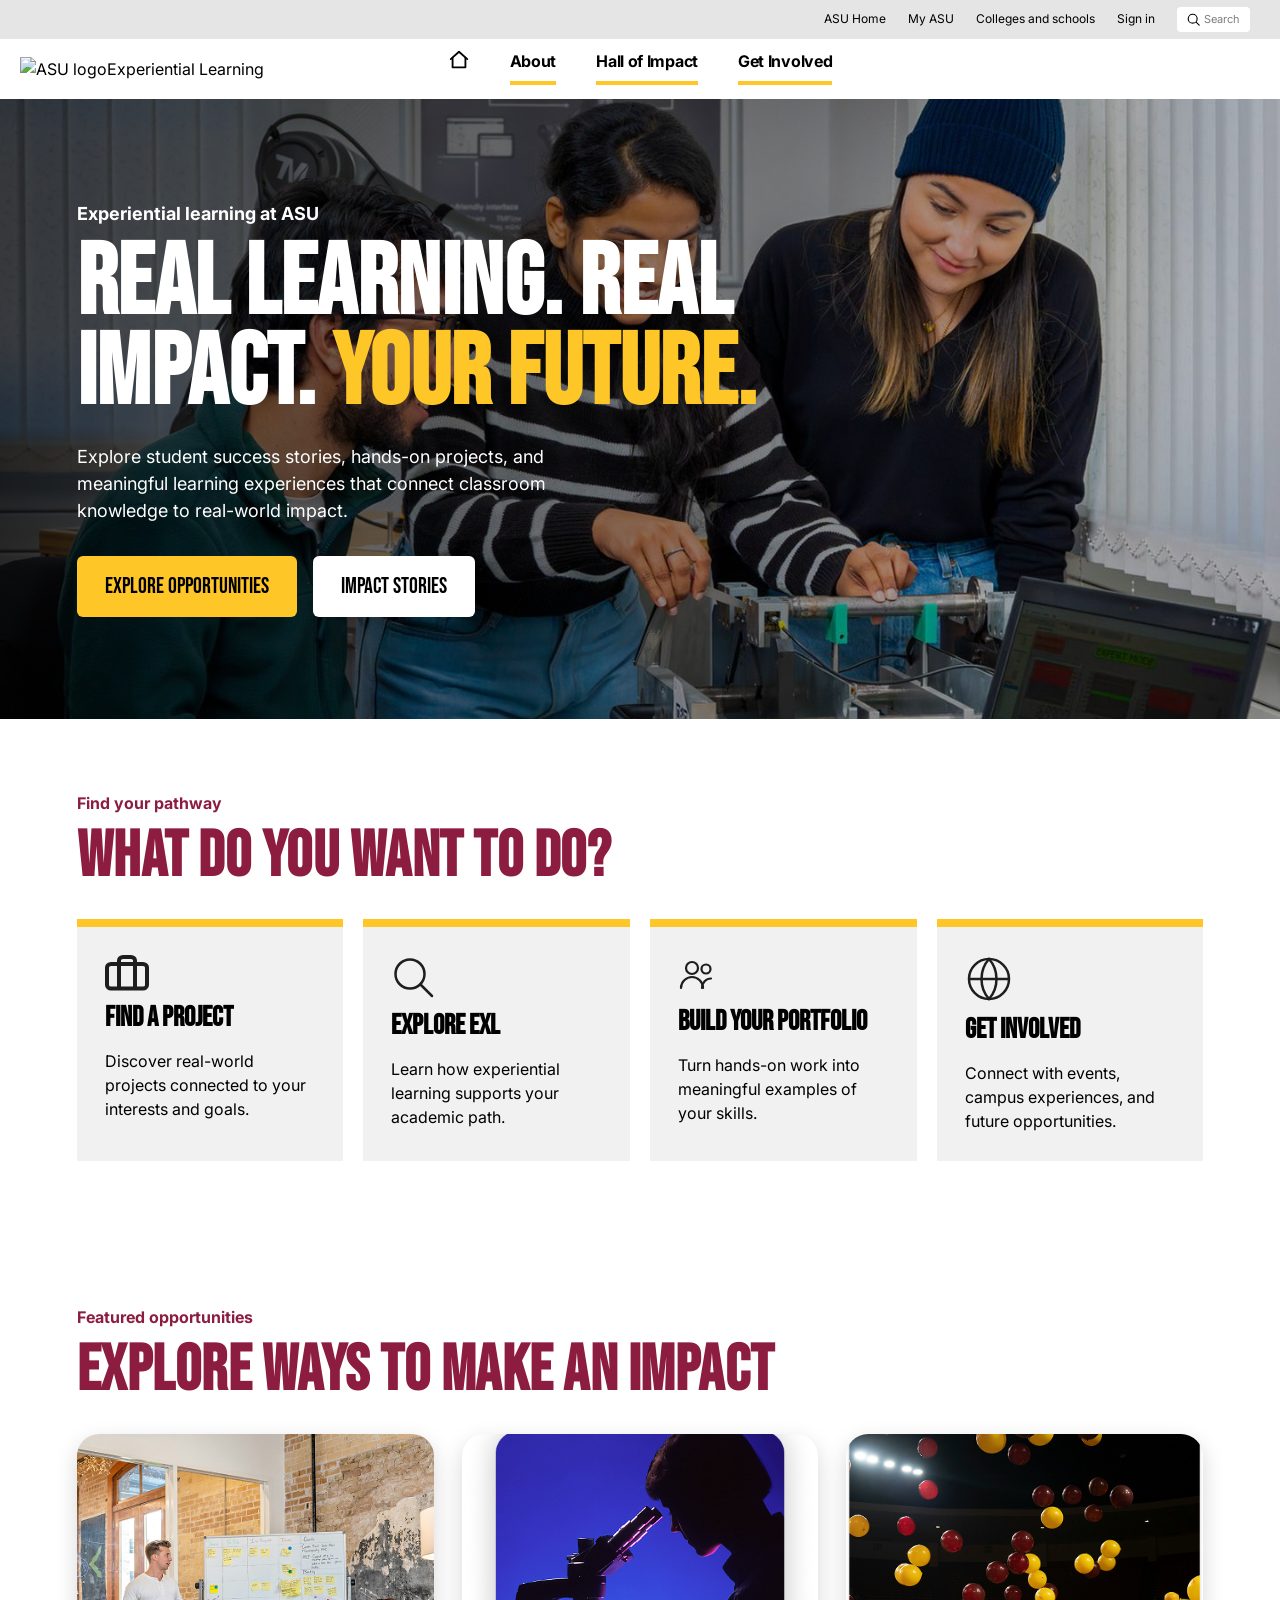
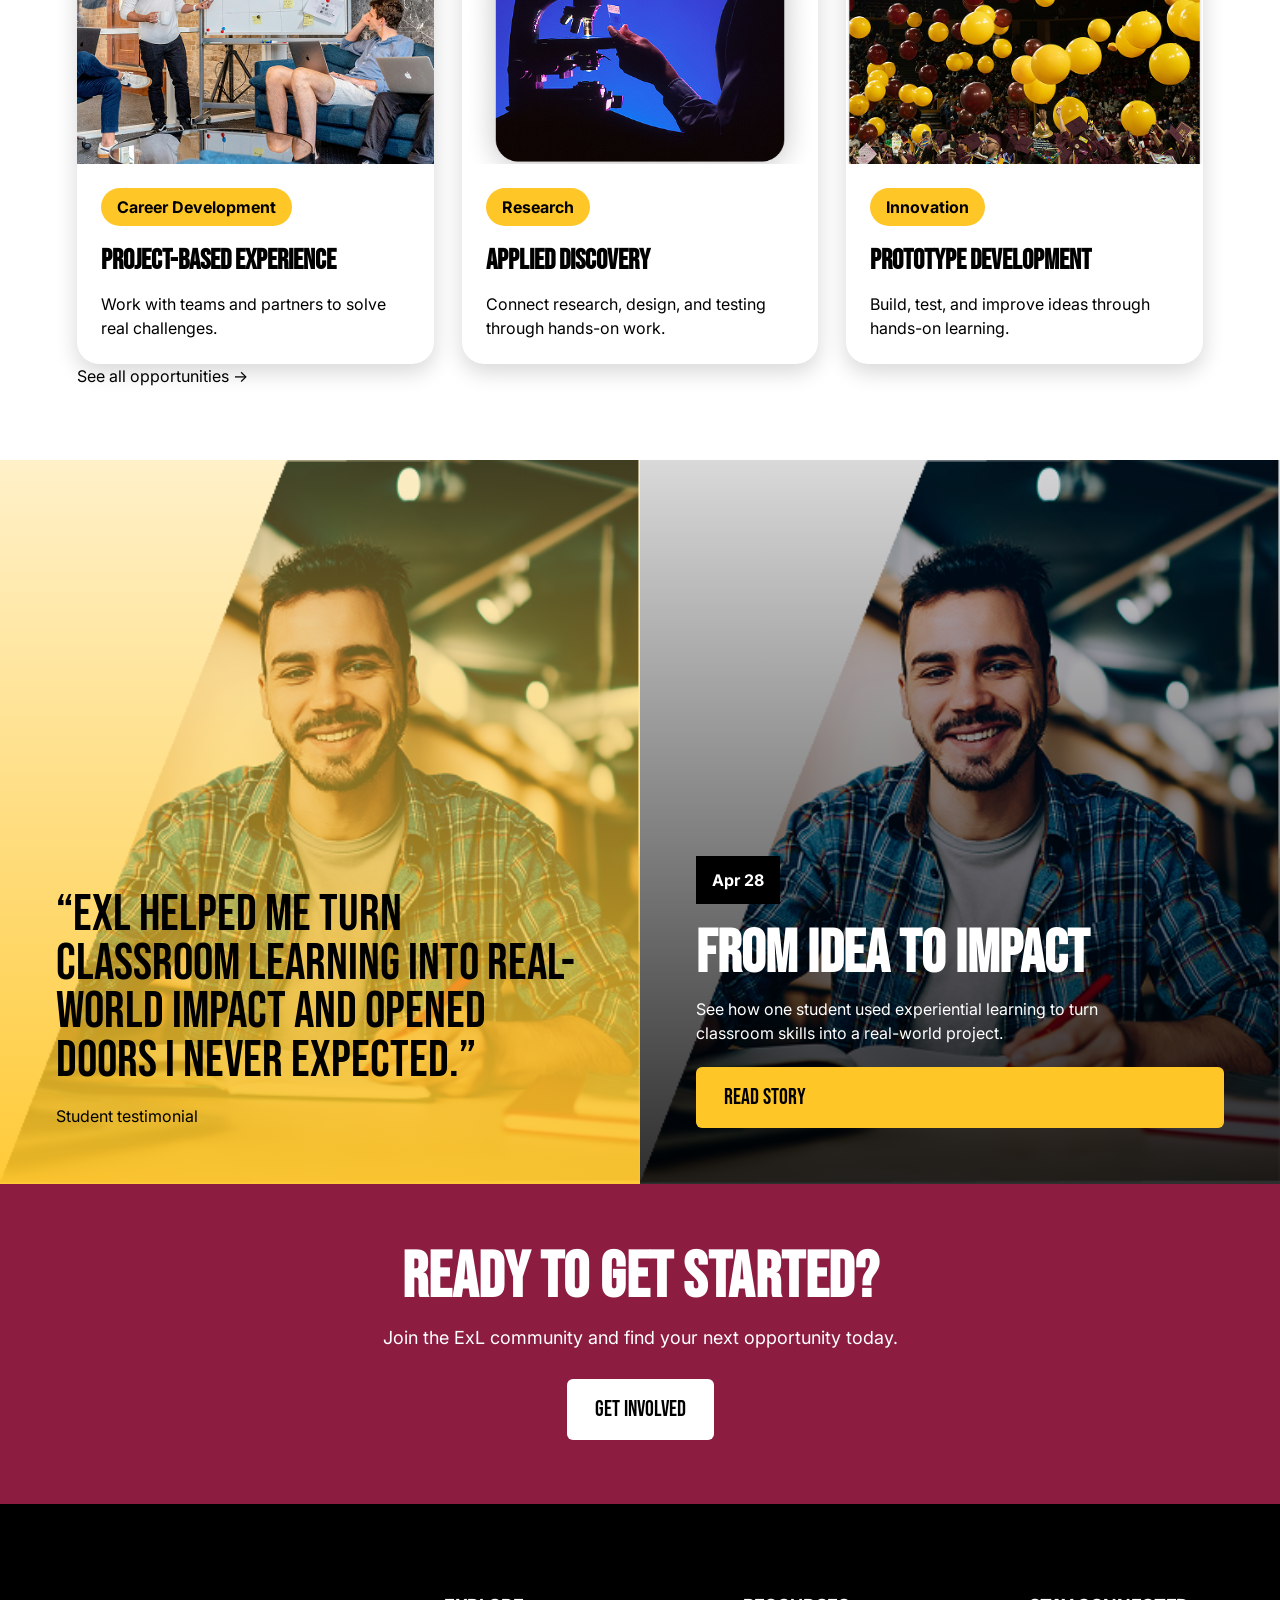
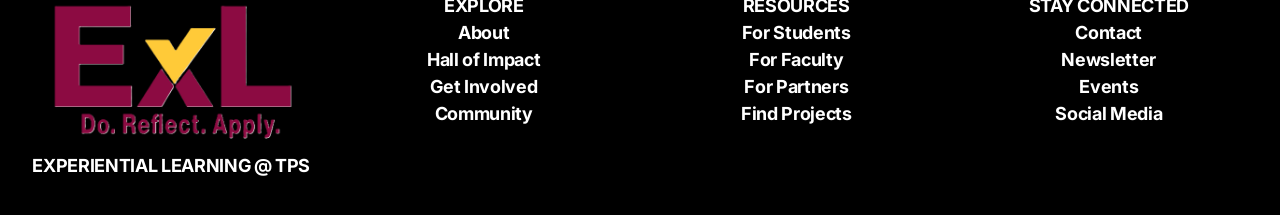
==== hall-of-impact.html @ cccc44e3 "edits to footer" ====
<!DOCTYPE html>
<html lang="en">

<head>
  <meta charset="UTF-8">
  <meta name="viewport" content="width=device-width, initial-scale=1.0">
  <title>Hall of Impact | ExL Impact</title>
  <link rel="preconnect" href="https://fonts.googleapis.com">
  <link rel="preconnect" href="https://fonts.gstatic.com" crossorigin>
  <link href="https://fonts.googleapis.com/css2?family=Bebas+Neue&family=Inter:wght@400;700&display=swap" rel="stylesheet">
  <link rel="stylesheet" href="styles.css">
  <link rel="icon" type="image/x-icon" href="images/favicon.ico">
</head>

<body>

  <div class="utility-bar">
    <div class="utility-inner">
      <a href="#">ASU Home</a>
      <a href="#">My ASU</a>
      <a href="#">Colleges and schools</a>
      <a href="#">Sign in</a>
      <div class="utility-search">
        <svg viewBox="0 0 16 16" fill="none" xmlns="http://www.w3.org/2000/svg">
          <circle cx="7" cy="7" r="5.5" stroke="#000" stroke-width="1.4" />
          <line x1="11.5" y1="11.5" x2="15" y2="15" stroke="#000" stroke-width="1.4" stroke-linecap="round" />
        </svg>
      <span>Search</span>
      </div>
    </div>
  </div>

  <header class="main-nav">
    <div class="nav-inner">
      <div class="logo-container header-brand">
      <a href="index.html">
        <img class="asu-header-logo" src="images/asu-logo.png" alt="ASU logo">
      </a>
      <span>Experiential Learning</span>
    </div>

      <nav class="primary-links">
        <ul>
          <li class="no-line home-icon">
            <a href="index.html">
              <svg viewBox="0 0 24 24" fill="none" xmlns="http://www.w3.org/2000/svg">
                <path d="M3 11L12 3L21 11" stroke="#000" stroke-width="2" stroke-linecap="round"
                  stroke-linejoin="round" />
                <path d="M5 9.5V20H19V9.5" stroke="#000" stroke-width="2" stroke-linecap="round"
                  stroke-linejoin="round" />
              </svg>
            </a>
          </li>

          <li><a href="#">About</a></li>
          <li><a href="hall-of-impact.html">Hall of Impact</a></li>
          <li><a href="#">Get Involved</a></li>
        </ul>
      </nav>
    </div>
  </header>

  <main>

    <section class="hoi-hero">
      <div class="hoi-hero-content">
        <p class="hoi-eyebrow">Experiential learning at ASU</p>
        <h1>Real learning. Real impact. <span>Your future.</span></h1>
        <p>
          Explore student success stories, hands-on projects, and meaningful learning experiences
          that connect classroom knowledge to real-world impact.
        </p>

        <div class="hoi-button-row">
          <a href="#hoi-featured" class="hoi-btn hoi-btn-gold">Explore opportunities</a>
          <a href="#hoi-stories" class="hoi-btn hoi-btn-light">Impact stories</a>
        </div>
      </div>
    </section>

    <section class="hoi-pathway">
      <div class="hoi-section-intro">
        <p class="hoi-eyebrow hoi-maroon">Find your pathway</p>
        <h2>What do you want to do?</h2>
      </div>

      <div class="hoi-pathway-grid">
        <a href="#" class="hoi-pathway-card">
          <div class="hoi-opportunity-icon">
            <svg width="44" height="36" viewBox="0 0 44 36" fill="none" xmlns="http://www.w3.org/2000/svg">
              <path d="M30 33.5V5.5C30 4.57174 29.5786 3.6815 28.8284 3.02513C28.0783 2.36875 27.0609 2 26 2H18C16.9391 2 15.9217 2.36875 15.1716 3.02513C14.4214 3.6815 14 4.57174 14 5.5V33.5M6 9H38C40.2091 9 42 10.567 42 12.5V30C42 31.933 40.2091 33.5 38 33.5H6C3.79086 33.5 2 31.933 2 30V12.5C2 10.567 3.79086 9 6 9Z"
                stroke="#1E1E1E"
                stroke-width="4"
                stroke-linecap="round"
                stroke-linejoin="round"/>
            </svg>
          </div>

          <h3>Find a project</h3>
          <p>Discover real-world projects connected to your interests and goals.</p>
        </a>

        <a href="#" class="hoi-pathway-card">
          <div class="hoi-opportunity-icon">
            <svg width="44" height="44" viewBox="0 0 44 44" fill="none" xmlns="http://www.w3.org/2000/svg">
              <circle cx="19" cy="19" r="14.5" stroke="#1E1E1E" stroke-width="2.5"/>
              <line x1="29.5" y1="29.5" x2="41" y2="41" stroke="#1E1E1E" stroke-width="2.5" stroke-linecap="round"/>
            </svg>
          </div>

          <h3>Explore ExL</h3>
          <p>Learn how experiential learning supports your academic path.</p>
        </a>

        <a href="#" class="hoi-pathway-card">
          <div class="hoi-opportunity-icon">
            <svg width="40" height="40" viewBox="0 0 40 40" fill="none" xmlns="http://www.w3.org/2000/svg">
              <circle cx="14" cy="13" r="6" stroke="#1E1E1E" stroke-width="2.2" />
              <path
                d="M3 33C3 26.9249 8.0589 22 14 22C19.9411 22 25 26.9249 25 33"
                stroke="#1E1E1E"
                stroke-width="2.2"
                stroke-linecap="round" />
              <circle cx="28" cy="14" r="4.5" stroke="#1E1E1E" stroke-width="2.2" />
              <path
                d="M24 33C24 27.8954 28.0294 23.5 33 23.5"
                stroke="#1E1E1E"
                stroke-width="2.2"
                stroke-linecap="round" />
            </svg>
          </div>

          <h3>Build your portfolio</h3>
          <p>Turn hands-on work into meaningful examples of your skills.</p>
        </a>

        <a href="#" class="hoi-pathway-card">
          <div class="hoi-opportunity-icon">
            <svg width="48" height="48" viewBox="0 0 48 48" fill="none" xmlns="http://www.w3.org/2000/svg">
              <circle cx="24" cy="24" r="20" stroke="#1E1E1E" stroke-width="2.5" />
              <path d="M4 24H44" stroke="#1E1E1E" stroke-width="2.5" />
              <path
                d="M24 4C29 9.5 31.5 16.5 31.5 24C31.5 31.5 29 38.5 24 44C19 38.5 16.5 31.5 16.5 24C16.5 16.5 19 9.5 24 4Z"
                stroke="#1E1E1E"
                stroke-width="2.5" />
            </svg>
          </div>

          <h3>Get involved</h3>
          <p>Connect with events, campus experiences, and future opportunities.</p>
        </a>
      </div>
    </section>

    <section id="hoi-featured" class="hoi-featured">
      <div class="hoi-section-intro">
        <p class="hoi-eyebrow hoi-maroon">Featured opportunities</p>
        <h2>Explore ways to make an impact</h2>
      </div>

      <div class="hoi-card-grid">
        <article class="hoi-card">
          <img src="images/career-development.png" alt="Career development opportunity">
          <div class="hoi-card-content">
            <a href="#" class="hoi-tag">Career Development</a>
            <h3>Project-based experience</h3>
            <p>Work with teams and partners to solve real challenges.</p>
          </div>
        </article>

        <article class="hoi-card">
          <img src="images/microscope.png" alt="Student working with a microscope">
          <div class="hoi-card-content">
            <a href="#" class="hoi-tag">Research</a>
            <h3>Applied discovery</h3>
            <p>Connect research, design, and testing through hands-on work.</p>
          </div>
        </article>

        <article class="hoi-card">
          <img src="images/graduation.png" alt="ASU graduates celebrating">
          <div class="hoi-card-content">
            <a href="#" class="hoi-tag">Innovation</a>
            <h3>Prototype development</h3>
            <p>Build, test, and improve ideas through hands-on learning.</p>
          </div>
        </article>
      </div>

      <div class="see-all-wrap">
        <a href="#" class="see-all-btn">See all opportunities →</a>
      </div>
    </section>

    <section id="hoi-stories" class="hoi-stories">
      <article class="hoi-story-panel">
        <img src="images/student-story.png" alt="Student writing in a notebook">
        <div class="hoi-story-overlay hoi-story-gold">
          <blockquote>
            “ExL helped me turn classroom learning into real-world impact and opened doors I never expected.”
          </blockquote>
          <p>Student testimonial</p>
        </div>
      </article>

      <article class="hoi-story-panel">
        <img src="images/impact-date.png" alt="Student success story">
        <div class="hoi-story-overlay hoi-story-dark">
          <p class="hoi-date">Apr 28</p>
          <h2>From idea to impact</h2>
          <p>See how one student used experiential learning to turn classroom skills into a real-world project.</p>
          <a href="#" class="hoi-btn hoi-btn-gold">Read story</a>
        </div>
      </article>
    </section>

    <section class="hoi-cta">
      <h2>Ready to get started?</h2>
      <p>Join the ExL community and find your next opportunity today.</p>
      <a href="#" class="hoi-btn hoi-btn-light">Get involved</a>
    </section>

  </main>

  <footer>
    <div class="footer-inner">

      <div class="footer-column footer-logo-column">
        <img class="footer-exl-logo" src="images/logo.png" alt="ExL Impact logo">
        <p>EXPERIENTIAL LEARNING @ TPS</p>
      </div>

      <div class="footer-column">
        <h4>EXPLORE</h4>
        <a href="#">About</a>
        <a href="hall-of-impact.html">Hall of Impact</a>
        <a href="#">Get Involved</a>
        <a href="#">Community</a>
      </div>

      <div class="footer-column">
        <h4>RESOURCES</h4>
        <a href="#">For Students</a>
        <a href="#">For Faculty</a>
        <a href="#">For Partners</a>
        <a href="#">Find Projects</a>
      </div>

      <div class="footer-column">
        <h4>STAY CONNECTED</h4>
        <a href="#">Contact</a>
        <a href="#">Newsletter</a>
        <a href="#">Events</a>
        <a href="#">Social Media</a>
      </div>

    </div>
  </footer>
</body>
</html>
---- styles.css ----
:root {
  --asu-maroon: #8C1D40;
  --asu-gold: #FFC627;
  --asu-black: #000000;
  --asu-white: #FFFFFF;
  --icon-color: #1E1E1E;
  --font-display: 'Bebas Neue', Arial, Helvetica, sans-serif;
  --font-ui: 'Inter', Arial, Helvetica, sans-serif;
}

* {
  margin: 0;
  padding: 0;
  box-sizing: border-box;
}

body {
  font-family: var(--font-ui);
  color: var(--asu-black);
  background-color: var(--asu-white);
  line-height: 1.5;
}

a {
  text-decoration: none;
  color: inherit;
}

ul {
  list-style: none;
}

img {
  display: block;
  max-width: 100%;
}

/* Utility bar */

.utility-bar {
  background-color: #E5E5E5;
  font-family: var(--font-ui);
  font-size: 12px;
}

.utility-bar .utility-inner {
  max-width: 1300px;
  margin: 0 auto;
  display: flex;
  justify-content: flex-end;
  align-items: center;
  gap: 22px;
  padding: 7px 30px;
  color: var(--asu-black);
}

.utility-bar a:hover {
  color: var(--asu-maroon);
}

.utility-search {
  display: flex;
  align-items: center;
  gap: 4px;
  background: var(--asu-white);
  border-radius: 4px;
  padding: 4px 10px;
}

.utility-search span {
  opacity: 0.5;
  font-size: 11px;
}

/* Header / Nav */

header.main-nav {
  background-color: var(--asu-white);
}

.nav-inner {
  max-width: 1300px;
  margin: 0 auto;
  display: grid;
  grid-template-columns: 1fr auto 1fr;
  align-items: center;
  padding: 10px 20px;
}

nav.primary-links {
  justify-self: center;
}

.logo-container {
  display: flex;
  align-items: center;
}

.logo-image {
  height: 60px;
  width: auto;
}

.logo-image.exl-logo {
  height: 82px;
  width: auto;
}

nav.primary-links ul {
  display: flex;
  gap: 40px;
  font-family: var(--font-ui);
  font-weight: 700;
  font-size: 16px;
  letter-spacing: -0.019em;
}

nav.primary-links li a {
  display: inline-block;
  padding-bottom: 8px;
  border-bottom: 4px solid var(--asu-gold);
}

nav.primary-links li.no-line a {
  border-bottom-color: transparent;
}

nav.primary-links a:hover {
  color: var(--asu-maroon);
}

/* Homepage Hero */

.hero-wrap {
  background-color: var(--asu-white);
  box-shadow: 0px 4px 10px rgba(0, 0, 0, 0.12);
  padding: 24px 0 36px;
}

.hero {
  max-width: 1300px;
  margin: 0 auto;
  padding: 0 30px;
  text-align: center;
}

.hero-image-frame {
  max-width: 915px;
  margin: 0 auto;
}

.hero-image {
  width: 100%;
  aspect-ratio: 915 / 269;
  height: auto;
  object-fit: cover;
  object-position: center 30%;
}

.hero h1 {
  font-family: var(--font-display);
  color: var(--asu-maroon);
  font-size: 40px;
  letter-spacing: 0.5px;
  margin: 28px 0 20px;
}

.hero-banner {
  background-color: var(--asu-gold);
  display: inline-block;
  padding: 16px 32px;
  font-family: var(--font-ui);
  font-weight: 700;
  font-size: 18px;
  letter-spacing: -0.019em;
  max-width: 760px;
}

/* Homepage Opportunity */

.opportunity-section {
  position: relative;
  padding: 56px 30px;
  background-image:
    linear-gradient(rgba(245, 245, 245, 0.88), rgba(245, 245, 245, 0.88)),
    url('https://images.unsplash.com/photo-1608303588026-884930af2559?auto=format&fit=crop&w=1600&q=60');
  background-size: cover;
  background-position: center;
}

.opportunity-inner {
  max-width: 1300px;
  margin: 0 auto;
}

.opportunity-section h2,
.how-it-works h2,
.hall-of-impact h2,
.cta-section h2 {
  font-family: var(--font-display);
  color: var(--asu-maroon);
  font-size: 32px;
  letter-spacing: 0.5px;
  margin-bottom: 32px;
}

.opportunity-grid {
  display: flex;
  justify-content: space-between;
  gap: 24px;
  flex-wrap: wrap;
  margin-bottom: 40px;
}

.opportunity-card {
  flex: 1;
  min-width: 180px;
  text-align: center;
}

.opportunity-icon {
  height: 48px;
  display: flex;
  align-items: center;
  justify-content: center;
  margin-bottom: 14px;
  font-size: 42px;
  color: var(--icon-color);
}

.opportunity-card h3 {
  font-family: var(--font-display);
  font-size: 26px;
  letter-spacing: 0.3px;
  margin-bottom: 8px;
}

.opportunity-card p {
  font-family: var(--font-display);
  font-size: 16px;
  color: #222;
}

.btn {
  display: inline-block;
  background-color: var(--asu-maroon);
  color: var(--asu-white);
  font-family: var(--font-display);
  font-size: 22px;
  letter-spacing: -0.019em;
  padding: 14px 32px;
  border-radius: 6px;
  border: none;
}

.btn:hover {
  background-color: #6e1631;
}

.center {
  text-align: center;
}

/* Homepage How ExL Works */

.how-it-works {
  position: relative;
  max-width: 1300px;
  margin: 0 auto;
  padding: 140px 30px;
}

.steps {
  display: flex;
  justify-content: space-between;
  position: relative;
  max-width: 870px;
  margin: 0 auto;
}

.steps::before {
  content: "";
  position: absolute;
  top: 17px;
  left: 17px;
  right: 17px;
  height: 3px;
  background-color: var(--asu-black);
  z-index: 0;
}

.step {
  position: relative;
  z-index: 1;
  flex: 1;
  text-align: center;
}

.step-dot {
  width: 34px;
  height: 34px;
  border-radius: 50%;
  background-color: var(--asu-gold);
  margin: 0 auto 16px;
  display: flex;
  align-items: center;
  justify-content: center;
  font-family: var(--font-display);
  font-size: 18px;
  color: var(--asu-black);
}

.step h3 {
  font-family: var(--font-display);
  font-size: 26px;
  letter-spacing: 0.3px;
  margin-bottom: 8px;
}

.step p {
  font-family: var(--font-display);
  font-size: 16px;
  color: #222;
}

/* Homepage Hall of Impact */

.hall-of-impact {
  margin-top: 100px;
  position: relative;
  background-color: var(--asu-black);
  color: var(--asu-white);
  padding: 10px 30px 56px;
  background-image:
    url('https://images.unsplash.com/photo-1664179550988-5cc4755ab6e5?auto=format&fit=crop&w=1600&q=60');
  background-size: cover;
  background-position: center;
}

.hall-inner {
  max-width: 1300px;
  margin: 0 auto;
}

.hall-of-impact h2 {
  text-align: center;
  margin-top: -85px;
  padding: 10px 85px 10px;
}

.hall-banner {
  background-color: var(--asu-gold);
  color: var(--asu-black);
  display: block;
  margin: -45px auto 40px;
  padding: 8px 16px;
  font-family: var(--font-ui);
  font-weight: 700;
  font-size: 18px;
  letter-spacing: -0.019em;
  max-width: 600px;
  text-align: center;
}

.story-grid {
  display: flex;
  gap: 22px;
  flex-wrap: wrap;
  margin-bottom: 36px;
}

.story-card {
  background-color: var(--asu-white);
  color: var(--asu-black);
  flex: 1;
  min-width: 200px;
  padding: 32px;
  text-align: center;
}

.story-card img {
  width: 100%;
  aspect-ratio: 1 / 1;
  object-position: center 20%;
  object-fit: cover;
  border: 1px solid var(--asu-black);
  border-radius: 4px;
  margin-bottom: 18px;
}

.story-card h3 {
  font-family: var(--font-display);
  font-size: 24px;
  letter-spacing: 0.3px;
  margin-bottom: 18px;
}

.story-card .btn {
  width: 100%;
  padding: 12px 0;
  font-size: 18px;
  border-radius: 3px;
}

/* Homepage CTA */

.cta-section {
  max-width: 1300px;
  margin: 0 auto;
  padding: 56px 30px;
  text-align: center;
}

.cta-section p {
  font-family: var(--font-display);
  font-size: 22px;
  margin-bottom: 28px;
}

/* Footer */

footer {
  background-color: var(--asu-black);
  color: var(--asu-white);
  margin: auto;
  padding: 36px 30px;
}

.footer-inner {
  max-width: 1300px;
  margin: 0 auto;

  display: grid;
  grid-template-columns: repeat(4, 1fr);

  align-items: center;
  text-align: center;

  gap: 30px;

  font-family: var(--font-ui);
  font-weight: 700;
  font-size: 18px;
  letter-spacing: -0.019em;
}

.footer-column {
  display: flex;
  flex-direction: column;
  justify-content: center;
  align-items: center;
}

/* Hall of Impact Page */

.hoi-hero {
  min-height: 620px;
  padding: 80px 6%;
  display: flex;
  align-items: center;
  background:
    linear-gradient(to right, rgba(0,0,0,.72), rgba(0,0,0,.2)),
    url("images/hero-image.png") center / cover no-repeat;
  color: var(--asu-white);
}

.hoi-hero-content {
  max-width: 760px;
}

.hoi-eyebrow {
  font-family: var(--font-ui);
  font-weight: 700;
  margin-bottom: 12px;
}

.hoi-hero h1 {
  font-family: var(--font-display);
  font-size: clamp(56px, 8vw, 100px);
  line-height: .9;
  letter-spacing: .5px;
  margin-bottom: 24px;
}

.hoi-hero h1 span {
  color: var(--asu-gold);
}

.hoi-hero p {
  max-width: 560px;
  font-size: 18px;
}

.hoi-button-row {
  display: flex;
  gap: 16px;
  flex-wrap: wrap;
  margin-top: 32px;
}

.hoi-btn {
  display: inline-block;
  font-family: var(--font-display);
  font-size: 22px;
  padding: 14px 28px;
  border-radius: 6px;
}

.hoi-btn-gold {
  background: var(--asu-gold);
  color: var(--asu-black);
}

.hoi-btn-light {
  background: var(--asu-white);
  color: var(--asu-black);
}

.hoi-stats {
  display: grid;
  grid-template-columns: repeat(3, 1fr);
  background: var(--asu-black);
  color: var(--asu-white);
}

.hoi-stats div {
  padding: 32px 6%;
  border-right: 1px solid #555;
}

.hoi-stats strong {
  display: block;
  color: var(--asu-gold);
  font-family: var(--font-display);
  font-size: 48px;
  line-height: 1;
}

.hoi-stats span {
  font-weight: 700;
}

.hoi-pathway,
.hoi-featured {
  padding: 72px 6%;
}

.hoi-section-intro {
  margin-bottom: 32px;
}

.hoi-section-intro h2,
.hoi-cta h2 {
  font-family: var(--font-display);
  color: var(--asu-maroon);
  font-size: clamp(40px, 5vw, 64px);
  letter-spacing: .5px;
  line-height: .95;
}

.hoi-maroon {
  color: var(--asu-maroon);
}

.hoi-pathway-grid {
  display: grid;
  grid-template-columns: repeat(4, 1fr);
  gap: 20px;
}

.hoi-pathway-card {
  padding: 28px;
  background: #f1f1f1;
  border-top: 8px solid var(--asu-gold);
  color: var(--asu-black);
  transition: transform .2s ease, box-shadow .2s ease;
}

.hoi-pathway-card:hover {
  transform: translateY(-4px);
  box-shadow: 0 8px 22px rgba(0,0,0,.16);
}

.hoi-pathway-card img {
  width: 46px;
  height: 46px;
  object-fit: contain;
  margin-bottom: 18px;
}

.hoi-pathway-card h3,
.hoi-card h3 {
  font-family: var(--font-display);
  font-size: 28px;
  margin-bottom: 10px;
}

.hoi-card-grid {
  display: grid;
  grid-template-columns: repeat(3, 1fr);
  gap: 28px;
}

.hoi-card {
  border-radius: 22px;
  overflow: hidden;
  background: var(--asu-white);
  box-shadow: 0 8px 22px rgba(0,0,0,.16);
}

.hoi-card img {
  width: 100%;
  height: 330px;
  object-fit: cover;
}

.hoi-card-content {
  padding: 24px;
}

.hoi-tag {
  display: inline-block;
  background: var(--asu-gold);
  color: var(--asu-black);
  padding: 7px 16px;
  border-radius: 999px;
  font-weight: 700;
  margin-bottom: 14px;
}

.hoi-tag:hover {
  text-decoration: underline;
}

.hoi-stories {
  display: grid;
  grid-template-columns: 1fr 1fr;
  min-height: 520px;
}

.hoi-story-panel {
  position: relative;
  overflow: hidden;
}

.hoi-story-panel img {
  width: 100%;
  height: 100%;
  object-fit: cover;
}

.hoi-story-overlay {
  position: absolute;
  inset: 0;
  padding: 56px;
  display: flex;
  flex-direction: column;
  justify-content: flex-end;
}

.hoi-story-gold {
  background: linear-gradient(to top, rgba(255,198,39,.92), rgba(255,198,39,.25));
  color: var(--asu-black);
}

.hoi-story-dark {
  background: linear-gradient(to top, rgba(0,0,0,.82), rgba(0,0,0,.15));
  color: var(--asu-white);
}

.hoi-story-overlay blockquote {
  font-family: var(--font-display);
  font-size: clamp(36px, 4vw, 56px);
  line-height: .95;
  margin-bottom: 18px;
}

.hoi-date {
  background: var(--asu-black);
  color: var(--asu-white);
  width: fit-content;
  padding: 12px 16px;
  font-weight: 700;
  margin-bottom: 16px;
}

.hoi-story-dark h2 {
  font-family: var(--font-display);
  font-size: clamp(38px, 5vw, 60px);
  line-height: .95;
  margin-bottom: 14px;
}

.hoi-story-dark p {
  max-width: 440px;
  margin-bottom: 22px;
}

.hoi-cta {
  padding: 64px 30px;
  text-align: center;
  background: var(--asu-maroon);
  color: var(--asu-white);
}

.hoi-cta h2 {
  color: var(--asu-white);
  margin-bottom: 16px;
}

.hoi-cta p {
  font-size: 18px;
  margin-bottom: 28px;
}

button {
  font-family: var(--font-display);
  cursor: pointer;
  border: none;
}

.utility-search svg {
  width: 13px;
  height: 13px;
}

.home-icon svg {
  width: 22px;
  height: 22px;
}

/* Responsive */

@media (max-width: 900px) {
  .nav-inner {
    grid-template-columns: 1fr;
    justify-items: center;
    gap: 16px;
  }

  nav.primary-links ul {
    gap: 20px;
    flex-wrap: wrap;
    justify-content: center;
  }

  .utility-bar .utility-inner {
    justify-content: center;
    flex-wrap: wrap;
    gap: 12px;
  }

  .opportunity-grid,
  .story-grid {
    flex-direction: column;
  }

  .steps {
    max-width: 100%;
  }

  .hero-image {
    aspect-ratio: 4 / 3;
    object-position: center 20%;
  }

  .hero h1 {
    font-size: 28px;
  }

 .footer-inner {
  grid-template-columns: 1fr;
}

  .hoi-stats,
  .hoi-pathway-grid,
  .hoi-card-grid,
  .hoi-stories {
    grid-template-columns: 1fr;
  }

  .hoi-hero {
    min-height: 520px;
  }

  .hoi-story-panel {
    min-height: 420px;
  }

  .hoi-opportunity-icon {
  height: 48px;
  display: flex;
  justify-content: center;
  align-items: center;
  margin-bottom: 18px;
}

.home-icon a:hover svg path {
  stroke: var(--asu-maroon);
}
header.main-nav {
  background: #ffffff;
}

.header-brand {
  display: flex;
  align-items: center;
  gap: 14px;
}

.asu-header-logo {
  height: 34px;
  width: auto;
}

.header-brand span {
  font-family: var(--font-display);
  font-size: 28px;
  color: var(--asu-black);
  letter-spacing: .4px;
}
.see-all-wrap {
  text-align: center;
  margin-top: 36px;
}

.see-all-btn {
  display: inline-block;
  background: var(--asu-maroon);
  color: white;
  font-family: var(--font-display);
  font-size: 24px;
  padding: 12px 28px;
  border-radius: 999px;
}
.footer-exl-logo {
  height: 70px;
  width: auto;
  margin-bottom: 10px;
}

footer {
  background: #000;
  color: #fff;
}

.footer-inner {
  align-items: center;
  text-align: center;
}
}
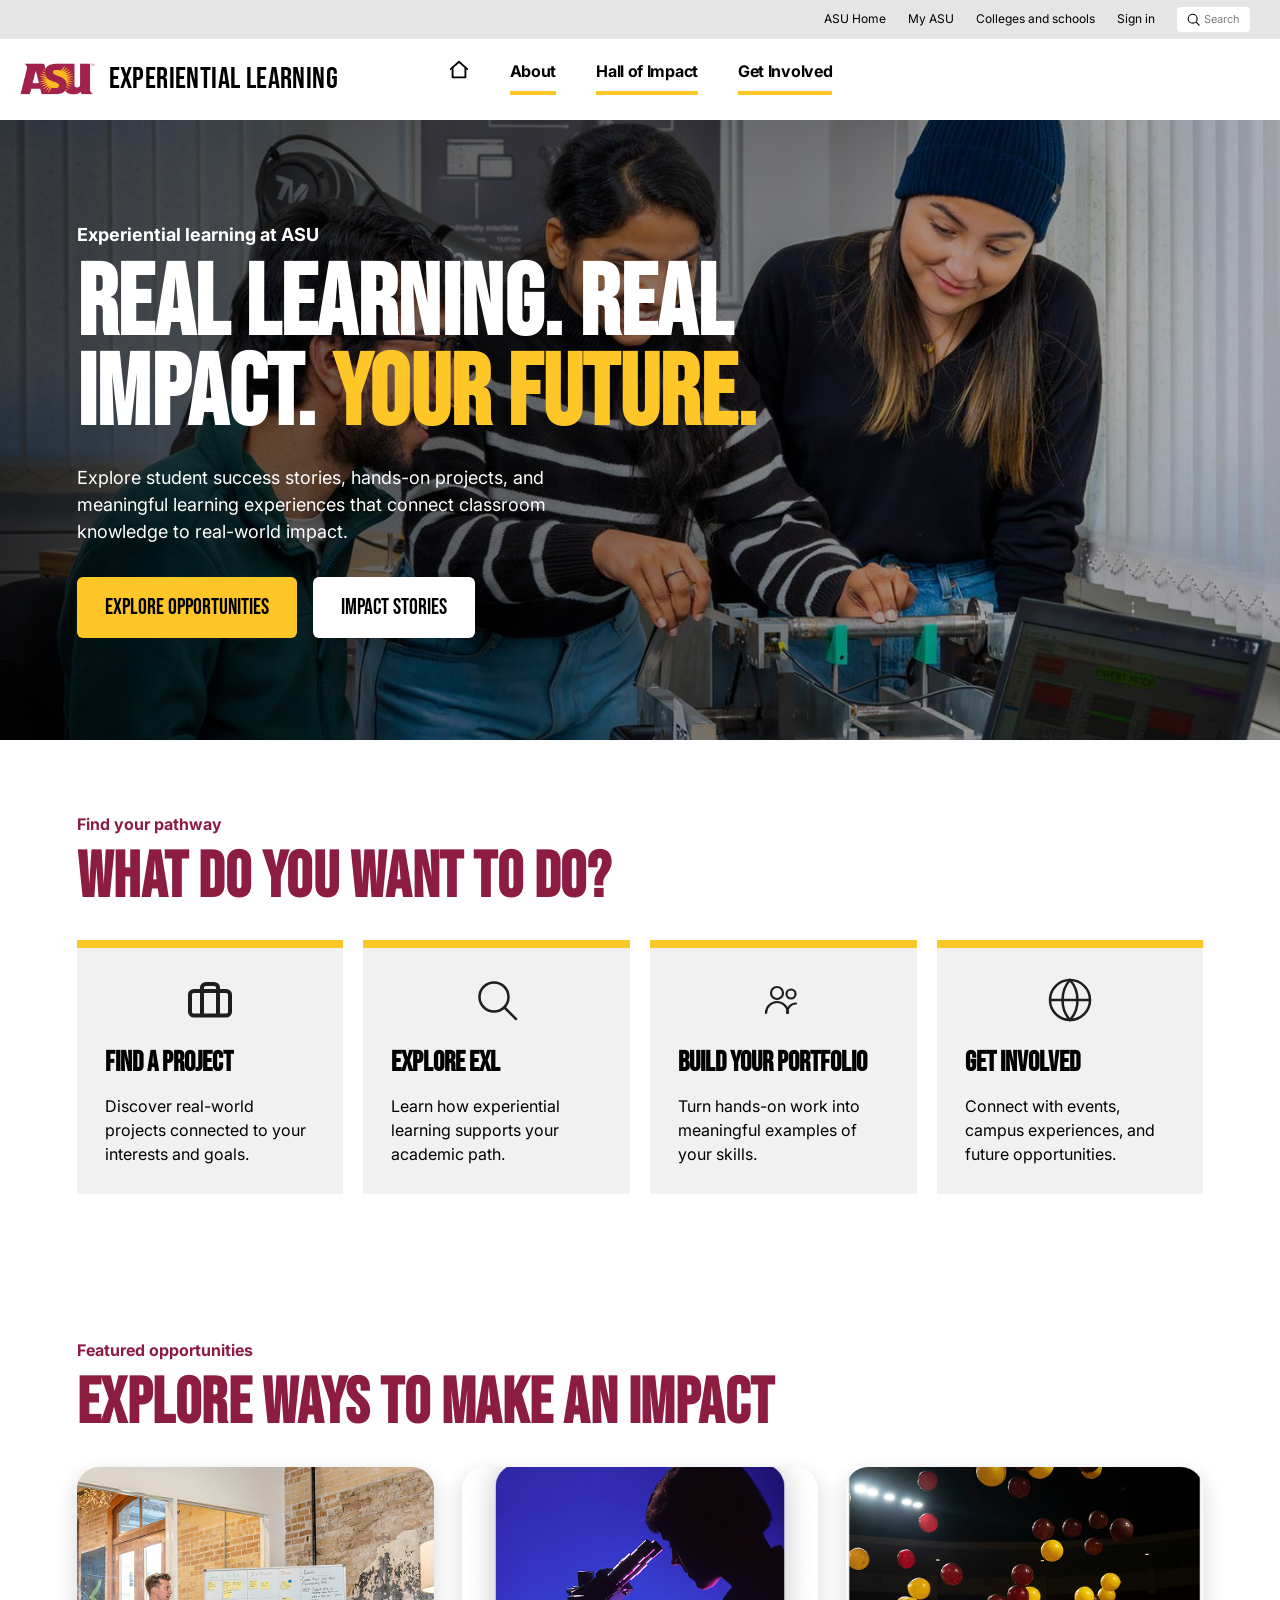
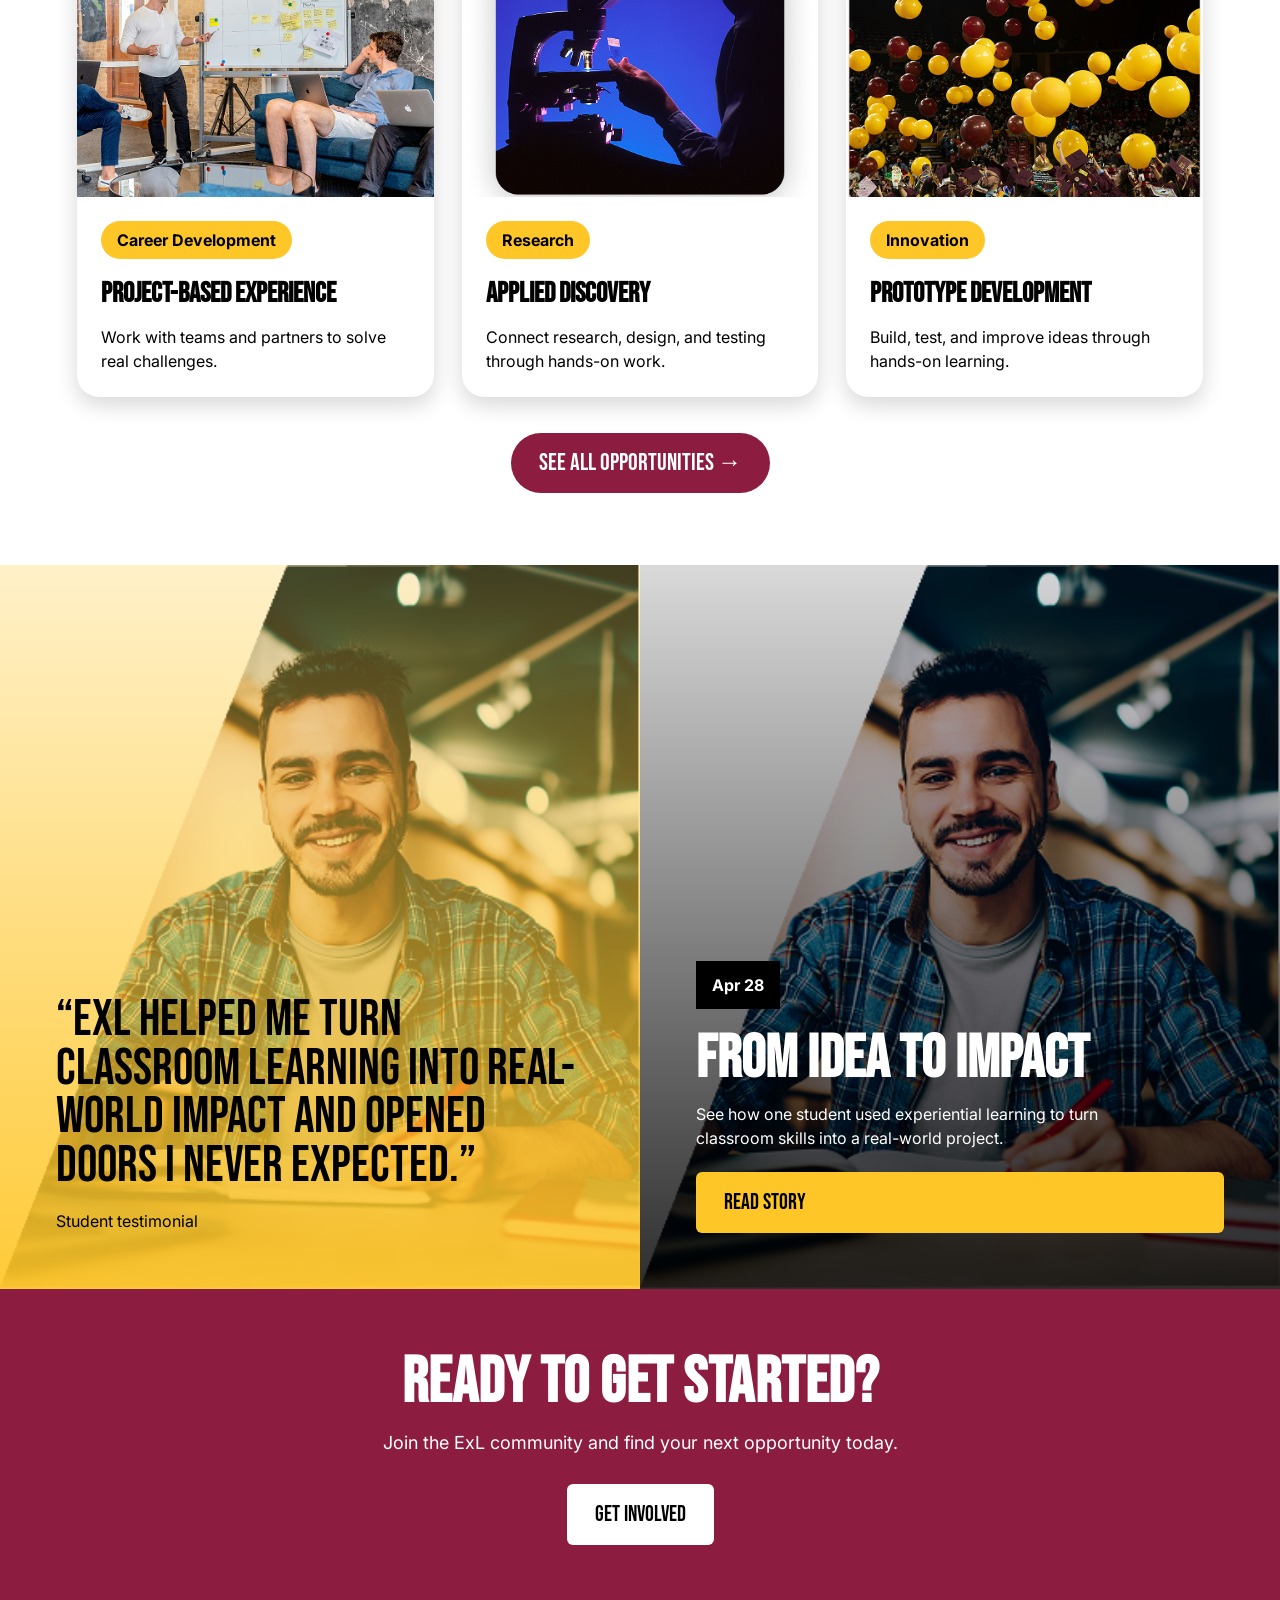
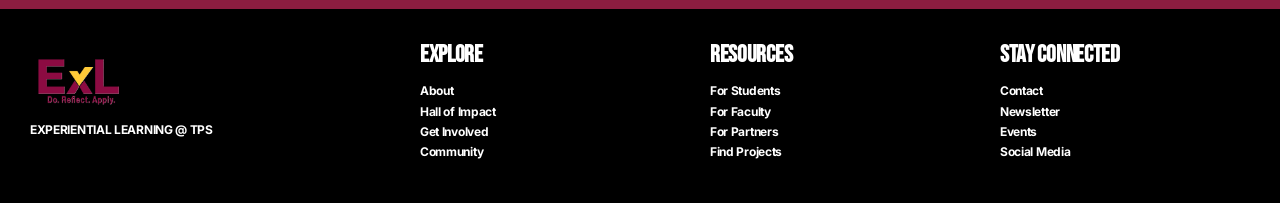
==== commit c899b18f: "footer icons" ====
--- a/hall-of-impact.html
+++ b/hall-of-impact.html
@@ -247,11 +247,19 @@
       </div>
 
       <div class="footer-column">
-        <h4>STAY CONNECTED</h4>
-        <a href="#">Contact</a>
-        <a href="#">Newsletter</a>
-        <a href="#">Events</a>
-        <a href="#">Social Media</a>
+          <h4>STAY CONNECTED</h4>
+
+          <a href="#">Contact</a>
+          <a href="#">Newsletter</a>
+          <a href="#">Events</a>
+          <a href="#">Social Media</a>
+
+          <div class="footer-social">
+              <i class="fa-brands fa-facebook-f"></i>
+              <i class="fa-brands fa-instagram"></i>
+              <i class="fa-brands fa-linkedin-in"></i>
+              <i class="fa-brands fa-youtube"></i>
+          </div>
       </div>
 
     </div>
--- a/styles.css
+++ b/styles.css
@@ -1,13 +1,31 @@
+/* =========================================================
+   ExL Impact Website Styles
+   Organized: Variables → Base → Header → Homepage → Hall → Footer → Responsive
+   ========================================================= */
+
+/* =============================
+   1. Variables
+   ============================= */
 :root {
   --asu-maroon: #8C1D40;
   --asu-gold: #FFC627;
   --asu-black: #000000;
   --asu-white: #FFFFFF;
+  --light-gray: #F1F1F1;
+  --utility-gray: #E5E5E5;
   --icon-color: #1E1E1E;
+
   --font-display: 'Bebas Neue', Arial, Helvetica, sans-serif;
   --font-ui: 'Inter', Arial, Helvetica, sans-serif;
-}
-
+
+  --page-max: 1300px;
+  --section-pad: 72px 6%;
+  --shadow-soft: 0 8px 22px rgba(0, 0, 0, 0.16);
+}
+
+/* =============================
+   2. Reset / Base
+   ============================= */
 * {
   margin: 0;
   padding: 0;
@@ -22,8 +40,8 @@
 }
 
 a {
+  color: inherit;
   text-decoration: none;
-  color: inherit;
 }
 
 ul {
@@ -35,22 +53,33 @@
   max-width: 100%;
 }
 
-/* Utility bar */
-
+button {
+  font-family: var(--font-display);
+  cursor: pointer;
+  border: none;
+}
+
+.center {
+  text-align: center;
+}
+
+/* =============================
+   3. Utility Bar
+   ============================= */
 .utility-bar {
-  background-color: #E5E5E5;
+  background-color: var(--utility-gray);
   font-family: var(--font-ui);
   font-size: 12px;
 }
 
-.utility-bar .utility-inner {
-  max-width: 1300px;
+.utility-inner {
+  max-width: var(--page-max);
   margin: 0 auto;
+  padding: 7px 30px;
   display: flex;
   justify-content: flex-end;
   align-items: center;
   gap: 22px;
-  padding: 7px 30px;
   color: var(--asu-black);
 }
 
@@ -67,33 +96,52 @@
   padding: 4px 10px;
 }
 
+.utility-search svg {
+  width: 13px;
+  height: 13px;
+}
+
 .utility-search span {
   opacity: 0.5;
   font-size: 11px;
 }
 
-/* Header / Nav */
-
-header.main-nav {
+/* =============================
+   4. Header / Navigation
+   ============================= */
+.main-nav {
   background-color: var(--asu-white);
 }
 
 .nav-inner {
-  max-width: 1300px;
+  max-width: var(--page-max);
   margin: 0 auto;
+  padding: 10px 20px;
   display: grid;
   grid-template-columns: 1fr auto 1fr;
   align-items: center;
-  padding: 10px 20px;
-}
-
-nav.primary-links {
-  justify-self: center;
-}
-
-.logo-container {
+}
+
+.logo-container,
+.header-brand {
   display: flex;
   align-items: center;
+}
+
+.header-brand {
+  gap: 14px;
+}
+
+.asu-header-logo {
+  height: 34px;
+  width: auto;
+}
+
+.header-brand span {
+  font-family: var(--font-display);
+  font-size: 28px;
+  color: var(--asu-black);
+  letter-spacing: 0.4px;
 }
 
 .logo-image {
@@ -106,7 +154,11 @@
   width: auto;
 }
 
-nav.primary-links ul {
+.primary-links {
+  justify-self: center;
+}
+
+.primary-links ul {
   display: flex;
   gap: 40px;
   font-family: var(--font-ui);
@@ -115,30 +167,92 @@
   letter-spacing: -0.019em;
 }
 
-nav.primary-links li a {
+.primary-links li a {
   display: inline-block;
   padding-bottom: 8px;
   border-bottom: 4px solid var(--asu-gold);
 }
 
-nav.primary-links li.no-line a {
+.primary-links li.no-line a {
   border-bottom-color: transparent;
 }
 
-nav.primary-links a:hover {
+.primary-links a:hover {
   color: var(--asu-maroon);
 }
 
-/* Homepage Hero */
-
+.home-icon svg {
+  width: 22px;
+  height: 22px;
+}
+
+.home-icon a:hover svg path {
+  stroke: var(--asu-maroon);
+}
+
+/* =============================
+   5. Shared Buttons
+   ============================= */
+.btn,
+.hoi-btn,
+.see-all-btn {
+  display: inline-block;
+  font-family: var(--font-display);
+}
+
+.btn {
+  background-color: var(--asu-maroon);
+  color: var(--asu-white);
+  font-size: 22px;
+  letter-spacing: -0.019em;
+  padding: 14px 32px;
+  border-radius: 6px;
+}
+
+.btn:hover {
+  background-color: #6e1631;
+}
+
+.hoi-btn {
+  font-size: 22px;
+  padding: 14px 28px;
+  border-radius: 6px;
+}
+
+.hoi-btn-gold {
+  background: var(--asu-gold);
+  color: var(--asu-black);
+}
+
+.hoi-btn-light {
+  background: var(--asu-white);
+  color: var(--asu-black);
+}
+
+.see-all-wrap {
+  text-align: center;
+  margin-top: 36px;
+}
+
+.see-all-btn {
+  background: var(--asu-maroon);
+  color: var(--asu-white);
+  font-size: 24px;
+  padding: 12px 28px;
+  border-radius: 999px;
+}
+
+/* =============================
+   6. Homepage
+   ============================= */
 .hero-wrap {
   background-color: var(--asu-white);
-  box-shadow: 0px 4px 10px rgba(0, 0, 0, 0.12);
+  box-shadow: 0 4px 10px rgba(0, 0, 0, 0.12);
   padding: 24px 0 36px;
 }
 
 .hero {
-  max-width: 1300px;
+  max-width: var(--page-max);
   margin: 0 auto;
   padding: 0 30px;
   text-align: center;
@@ -157,26 +271,31 @@
   object-position: center 30%;
 }
 
+.hero h1,
+.opportunity-section h2,
+.how-it-works h2,
+.hall-of-impact h2,
+.cta-section h2 {
+  font-family: var(--font-display);
+  color: var(--asu-maroon);
+  letter-spacing: 0.5px;
+}
+
 .hero h1 {
-  font-family: var(--font-display);
-  color: var(--asu-maroon);
   font-size: 40px;
-  letter-spacing: 0.5px;
   margin: 28px 0 20px;
 }
 
 .hero-banner {
+  display: inline-block;
+  max-width: 760px;
   background-color: var(--asu-gold);
-  display: inline-block;
   padding: 16px 32px;
   font-family: var(--font-ui);
   font-weight: 700;
   font-size: 18px;
   letter-spacing: -0.019em;
-  max-width: 760px;
-}
-
-/* Homepage Opportunity */
+}
 
 .opportunity-section {
   position: relative;
@@ -188,8 +307,9 @@
   background-position: center;
 }
 
-.opportunity-inner {
-  max-width: 1300px;
+.opportunity-inner,
+.hall-inner {
+  max-width: var(--page-max);
   margin: 0 auto;
 }
 
@@ -197,18 +317,19 @@
 .how-it-works h2,
 .hall-of-impact h2,
 .cta-section h2 {
-  font-family: var(--font-display);
-  color: var(--asu-maroon);
   font-size: 32px;
-  letter-spacing: 0.5px;
   margin-bottom: 32px;
 }
 
-.opportunity-grid {
-  display: flex;
-  justify-content: space-between;
+.opportunity-grid,
+.story-grid {
+  display: flex;
   gap: 24px;
   flex-wrap: wrap;
+}
+
+.opportunity-grid {
+  justify-content: space-between;
   margin-bottom: 40px;
 }
 
@@ -228,54 +349,34 @@
   color: var(--icon-color);
 }
 
-.opportunity-card h3 {
+.opportunity-card h3,
+.step h3 {
   font-family: var(--font-display);
   font-size: 26px;
   letter-spacing: 0.3px;
   margin-bottom: 8px;
 }
 
-.opportunity-card p {
+.opportunity-card p,
+.step p {
   font-family: var(--font-display);
   font-size: 16px;
   color: #222;
 }
 
-.btn {
-  display: inline-block;
-  background-color: var(--asu-maroon);
-  color: var(--asu-white);
-  font-family: var(--font-display);
-  font-size: 22px;
-  letter-spacing: -0.019em;
-  padding: 14px 32px;
-  border-radius: 6px;
-  border: none;
-}
-
-.btn:hover {
-  background-color: #6e1631;
-}
-
-.center {
-  text-align: center;
-}
-
-/* Homepage How ExL Works */
-
 .how-it-works {
   position: relative;
-  max-width: 1300px;
+  max-width: var(--page-max);
   margin: 0 auto;
   padding: 140px 30px;
 }
 
 .steps {
+  max-width: 870px;
+  margin: 0 auto;
   display: flex;
   justify-content: space-between;
   position: relative;
-  max-width: 870px;
-  margin: 0 auto;
 }
 
 .steps::before {
@@ -310,70 +411,46 @@
   color: var(--asu-black);
 }
 
-.step h3 {
-  font-family: var(--font-display);
-  font-size: 26px;
-  letter-spacing: 0.3px;
-  margin-bottom: 8px;
-}
-
-.step p {
-  font-family: var(--font-display);
-  font-size: 16px;
-  color: #222;
-}
-
-/* Homepage Hall of Impact */
-
 .hall-of-impact {
   margin-top: 100px;
   position: relative;
   background-color: var(--asu-black);
   color: var(--asu-white);
   padding: 10px 30px 56px;
-  background-image:
-    url('https://images.unsplash.com/photo-1664179550988-5cc4755ab6e5?auto=format&fit=crop&w=1600&q=60');
+  background-image: url('https://images.unsplash.com/photo-1664179550988-5cc4755ab6e5?auto=format&fit=crop&w=1600&q=60');
   background-size: cover;
   background-position: center;
 }
 
-.hall-inner {
-  max-width: 1300px;
-  margin: 0 auto;
-}
-
 .hall-of-impact h2 {
   text-align: center;
   margin-top: -85px;
-  padding: 10px 85px 10px;
+  padding: 10px 85px;
 }
 
 .hall-banner {
+  display: block;
+  max-width: 600px;
+  margin: -45px auto 40px;
   background-color: var(--asu-gold);
   color: var(--asu-black);
-  display: block;
-  margin: -45px auto 40px;
   padding: 8px 16px;
   font-family: var(--font-ui);
   font-weight: 700;
   font-size: 18px;
   letter-spacing: -0.019em;
-  max-width: 600px;
   text-align: center;
 }
 
 .story-grid {
-  display: flex;
-  gap: 22px;
-  flex-wrap: wrap;
   margin-bottom: 36px;
 }
 
 .story-card {
-  background-color: var(--asu-white);
-  color: var(--asu-black);
   flex: 1;
   min-width: 200px;
+  background-color: var(--asu-white);
+  color: var(--asu-black);
   padding: 32px;
   text-align: center;
 }
@@ -381,8 +458,8 @@
 .story-card img {
   width: 100%;
   aspect-ratio: 1 / 1;
+  object-fit: cover;
   object-position: center 20%;
-  object-fit: cover;
   border: 1px solid var(--asu-black);
   border-radius: 4px;
   margin-bottom: 18px;
@@ -402,10 +479,8 @@
   border-radius: 3px;
 }
 
-/* Homepage CTA */
-
 .cta-section {
-  max-width: 1300px;
+  max-width: var(--page-max);
   margin: 0 auto;
   padding: 56px 30px;
   text-align: center;
@@ -417,49 +492,16 @@
   margin-bottom: 28px;
 }
 
-/* Footer */
-
-footer {
-  background-color: var(--asu-black);
-  color: var(--asu-white);
-  margin: auto;
-  padding: 36px 30px;
-}
-
-.footer-inner {
-  max-width: 1300px;
-  margin: 0 auto;
-
-  display: grid;
-  grid-template-columns: repeat(4, 1fr);
-
-  align-items: center;
-  text-align: center;
-
-  gap: 30px;
-
-  font-family: var(--font-ui);
-  font-weight: 700;
-  font-size: 18px;
-  letter-spacing: -0.019em;
-}
-
-.footer-column {
-  display: flex;
-  flex-direction: column;
-  justify-content: center;
-  align-items: center;
-}
-
-/* Hall of Impact Page */
-
+/* =============================
+   7. Hall of Impact Page
+   ============================= */
 .hoi-hero {
   min-height: 620px;
   padding: 80px 6%;
   display: flex;
   align-items: center;
   background:
-    linear-gradient(to right, rgba(0,0,0,.72), rgba(0,0,0,.2)),
+    linear-gradient(to right, rgba(0, 0, 0, 0.72), rgba(0, 0, 0, 0.2)),
     url("images/hero-image.png") center / cover no-repeat;
   color: var(--asu-white);
 }
@@ -474,11 +516,15 @@
   margin-bottom: 12px;
 }
 
+.hoi-maroon {
+  color: var(--asu-maroon);
+}
+
 .hoi-hero h1 {
   font-family: var(--font-display);
   font-size: clamp(56px, 8vw, 100px);
-  line-height: .9;
-  letter-spacing: .5px;
+  line-height: 0.9;
+  letter-spacing: 0.5px;
   margin-bottom: 24px;
 }
 
@@ -498,51 +544,14 @@
   margin-top: 32px;
 }
 
-.hoi-btn {
-  display: inline-block;
-  font-family: var(--font-display);
-  font-size: 22px;
-  padding: 14px 28px;
-  border-radius: 6px;
-}
-
-.hoi-btn-gold {
-  background: var(--asu-gold);
-  color: var(--asu-black);
-}
-
-.hoi-btn-light {
-  background: var(--asu-white);
-  color: var(--asu-black);
-}
-
+/* Metrics are removed from the page. Keep this hidden in case old HTML remains. */
 .hoi-stats {
-  display: grid;
-  grid-template-columns: repeat(3, 1fr);
-  background: var(--asu-black);
-  color: var(--asu-white);
-}
-
-.hoi-stats div {
-  padding: 32px 6%;
-  border-right: 1px solid #555;
-}
-
-.hoi-stats strong {
-  display: block;
-  color: var(--asu-gold);
-  font-family: var(--font-display);
-  font-size: 48px;
-  line-height: 1;
-}
-
-.hoi-stats span {
-  font-weight: 700;
+  display: none;
 }
 
 .hoi-pathway,
 .hoi-featured {
-  padding: 72px 6%;
+  padding: var(--section-pad);
 }
 
 .hoi-section-intro {
@@ -554,12 +563,8 @@
   font-family: var(--font-display);
   color: var(--asu-maroon);
   font-size: clamp(40px, 5vw, 64px);
-  letter-spacing: .5px;
-  line-height: .95;
-}
-
-.hoi-maroon {
-  color: var(--asu-maroon);
+  letter-spacing: 0.5px;
+  line-height: 0.95;
 }
 
 .hoi-pathway-grid {
@@ -570,15 +575,23 @@
 
 .hoi-pathway-card {
   padding: 28px;
-  background: #f1f1f1;
+  background: var(--light-gray);
   border-top: 8px solid var(--asu-gold);
   color: var(--asu-black);
-  transition: transform .2s ease, box-shadow .2s ease;
+  transition: transform 0.2s ease, box-shadow 0.2s ease;
 }
 
 .hoi-pathway-card:hover {
   transform: translateY(-4px);
-  box-shadow: 0 8px 22px rgba(0,0,0,.16);
+  box-shadow: var(--shadow-soft);
+}
+
+.hoi-opportunity-icon {
+  height: 48px;
+  display: flex;
+  justify-content: center;
+  align-items: center;
+  margin-bottom: 18px;
 }
 
 .hoi-pathway-card img {
@@ -602,10 +615,10 @@
 }
 
 .hoi-card {
-  border-radius: 22px;
   overflow: hidden;
   background: var(--asu-white);
-  box-shadow: 0 8px 22px rgba(0,0,0,.16);
+  border-radius: 22px;
+  box-shadow: var(--shadow-soft);
 }
 
 .hoi-card img {
@@ -659,26 +672,26 @@
 }
 
 .hoi-story-gold {
-  background: linear-gradient(to top, rgba(255,198,39,.92), rgba(255,198,39,.25));
+  background: linear-gradient(to top, rgba(255, 198, 39, 0.92), rgba(255, 198, 39, 0.25));
   color: var(--asu-black);
 }
 
 .hoi-story-dark {
-  background: linear-gradient(to top, rgba(0,0,0,.82), rgba(0,0,0,.15));
+  background: linear-gradient(to top, rgba(0, 0, 0, 0.82), rgba(0, 0, 0, 0.15));
   color: var(--asu-white);
 }
 
 .hoi-story-overlay blockquote {
   font-family: var(--font-display);
   font-size: clamp(36px, 4vw, 56px);
-  line-height: .95;
+  line-height: 0.95;
   margin-bottom: 18px;
 }
 
 .hoi-date {
+  width: fit-content;
   background: var(--asu-black);
   color: var(--asu-white);
-  width: fit-content;
   padding: 12px 16px;
   font-weight: 700;
   margin-bottom: 16px;
@@ -687,7 +700,7 @@
 .hoi-story-dark h2 {
   font-family: var(--font-display);
   font-size: clamp(38px, 5vw, 60px);
-  line-height: .95;
+  line-height: 0.95;
   margin-bottom: 14px;
 }
 
@@ -713,24 +726,102 @@
   margin-bottom: 28px;
 }
 
-button {
-  font-family: var(--font-display);
-  cursor: pointer;
-  border: none;
-}
-
-.utility-search svg {
-  width: 13px;
-  height: 13px;
-}
-
-.home-icon svg {
-  width: 22px;
-  height: 22px;
-}
-
-/* Responsive */
-
+/* =============================
+   8. Footer
+   ============================= */
+footer {
+  background: var(--asu-black);
+  color: var(--asu-white);
+  padding: 28px 30px;
+}
+
+.footer-inner {
+  max-width: var(--page-max);
+  margin: 0 auto;
+  display: grid;
+  grid-template-columns: 1.4fr 1fr 1fr 1fr;
+  gap: 40px;
+  align-items: start;
+  text-align: left;
+  font-family: var(--font-ui);
+  font-weight: 700;
+  letter-spacing: -0.019em;
+}
+
+.footer-column {
+  display: flex;
+  flex-direction: column;
+  align-items: flex-start;
+  text-align: left;
+}
+
+.footer-column h4 {
+  font-family: var(--font-display);
+  font-size: 24px;
+  margin-bottom: 8px;
+  color: var(--asu-white);
+}
+
+.footer-column a {
+  display: block;
+  color: var(--asu-white);
+  font-size: 12px;
+  line-height: 1.7;
+}
+
+.footer-logo-column {
+  align-items: flex-start;
+}
+
+.footer-exl-logo {
+  height: 48px;
+  width: auto;
+  margin-bottom: 8px;
+}
+
+.footer-logo-column p {
+  font-size: 11px;
+  font-weight: 700;
+}
+
+/* Header height fix */
+
+.nav-inner {
+  padding: 18px 20px;
+}
+
+.asu-header-logo {
+  height: 42px;
+}
+
+.header-brand span {
+  font-size: 30px;
+}
+
+
+/* Footer logo size fix */
+
+.footer-exl-logo {
+  height: 72px;
+}
+
+.footer-logo-column p {
+  font-size: 12px;
+  margin-top: 4px;
+}
+
+.footer-social {
+    display: flex;
+    gap: 10px;
+    margin-top: 12px;
+    font-size: 12px;
+    color: white;
+    opacity: .85;
+}
+
+/* =============================
+   9. Responsive
+   ============================= */
 @media (max-width: 900px) {
   .nav-inner {
     grid-template-columns: 1fr;
@@ -738,13 +829,13 @@
     gap: 16px;
   }
 
-  nav.primary-links ul {
+  .primary-links ul {
     gap: 20px;
     flex-wrap: wrap;
     justify-content: center;
   }
 
-  .utility-bar .utility-inner {
+  .utility-inner {
     justify-content: center;
     flex-wrap: wrap;
     gap: 12px;
@@ -768,14 +859,10 @@
     font-size: 28px;
   }
 
- .footer-inner {
-  grid-template-columns: 1fr;
-}
-
-  .hoi-stats,
   .hoi-pathway-grid,
   .hoi-card-grid,
-  .hoi-stories {
+  .hoi-stories,
+  .footer-inner {
     grid-template-columns: 1fr;
   }
 
@@ -786,66 +873,4 @@
   .hoi-story-panel {
     min-height: 420px;
   }
-
-  .hoi-opportunity-icon {
-  height: 48px;
-  display: flex;
-  justify-content: center;
-  align-items: center;
-  margin-bottom: 18px;
-}
-
-.home-icon a:hover svg path {
-  stroke: var(--asu-maroon);
-}
-header.main-nav {
-  background: #ffffff;
-}
-
-.header-brand {
-  display: flex;
-  align-items: center;
-  gap: 14px;
-}
-
-.asu-header-logo {
-  height: 34px;
-  width: auto;
-}
-
-.header-brand span {
-  font-family: var(--font-display);
-  font-size: 28px;
-  color: var(--asu-black);
-  letter-spacing: .4px;
-}
-.see-all-wrap {
-  text-align: center;
-  margin-top: 36px;
-}
-
-.see-all-btn {
-  display: inline-block;
-  background: var(--asu-maroon);
-  color: white;
-  font-family: var(--font-display);
-  font-size: 24px;
-  padding: 12px 28px;
-  border-radius: 999px;
-}
-.footer-exl-logo {
-  height: 70px;
-  width: auto;
-  margin-bottom: 10px;
-}
-
-footer {
-  background: #000;
-  color: #fff;
-}
-
-.footer-inner {
-  align-items: center;
-  text-align: center;
-}
-}
+}
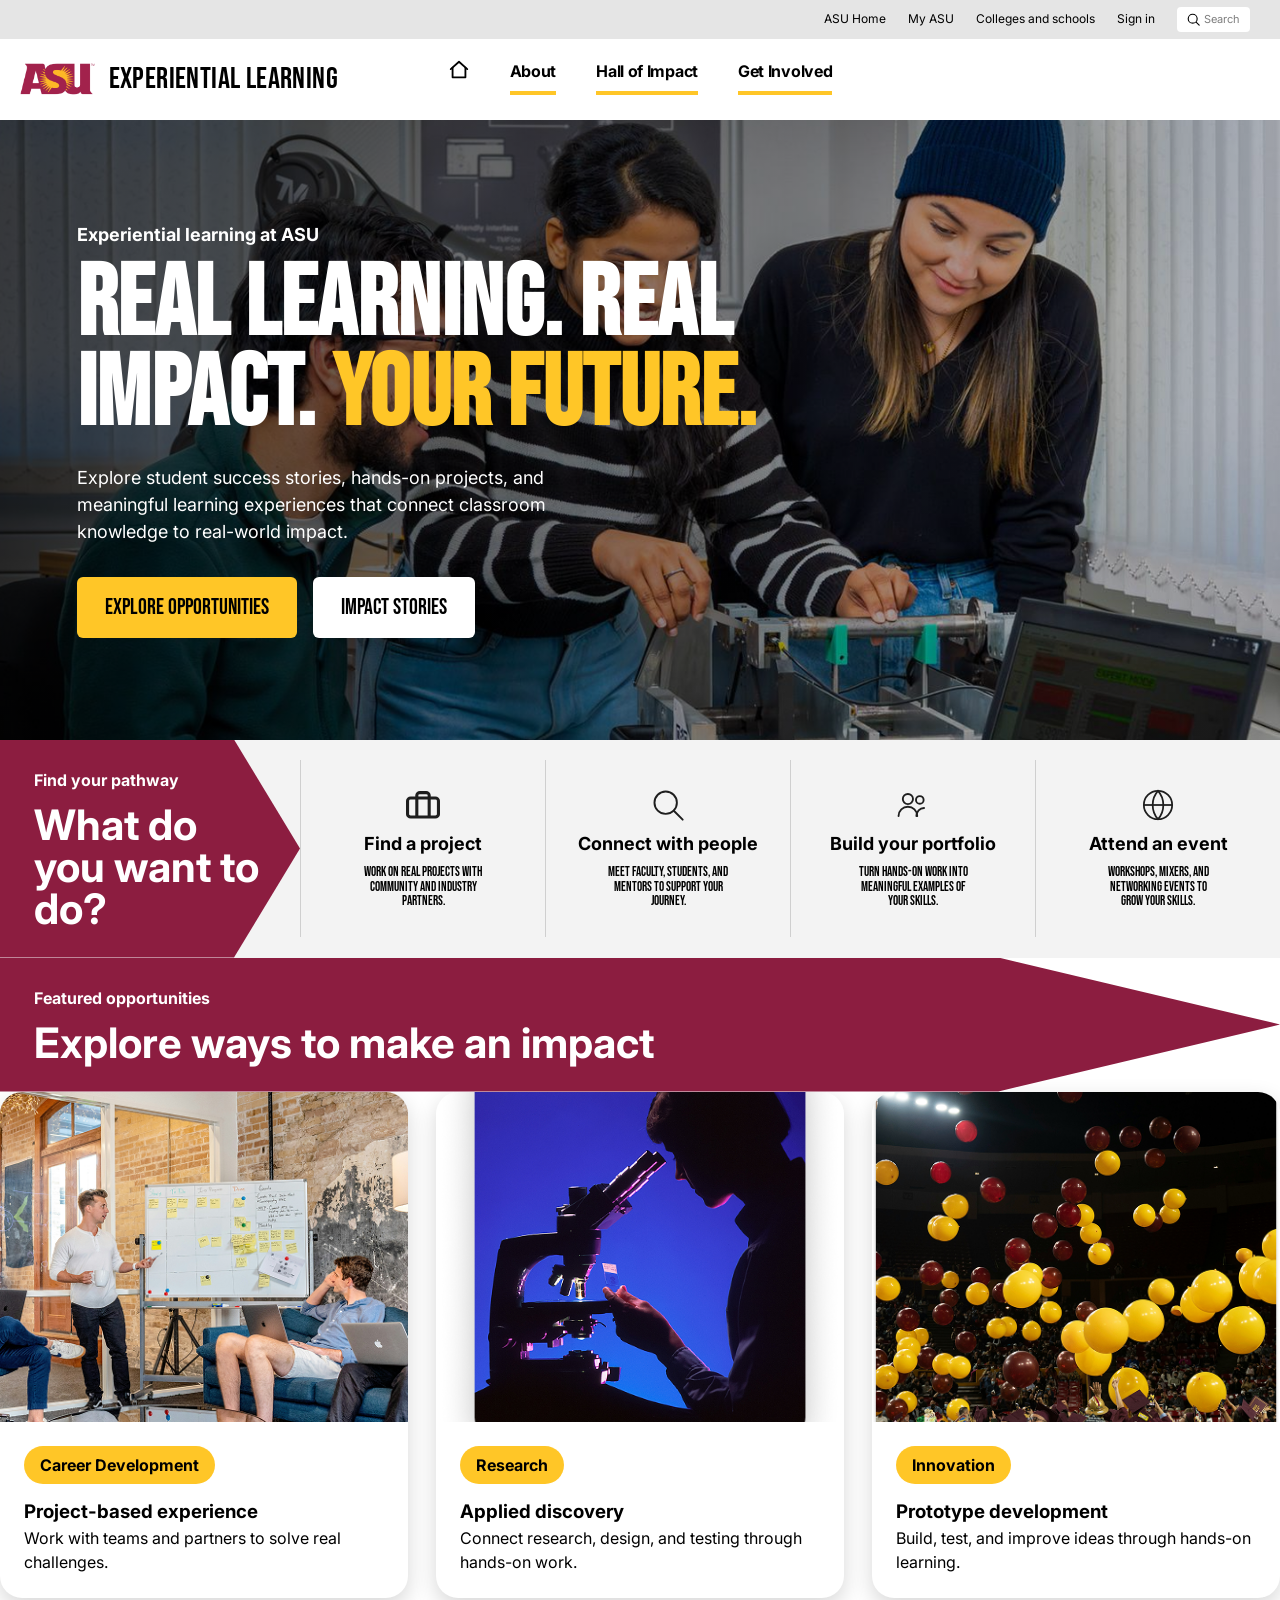
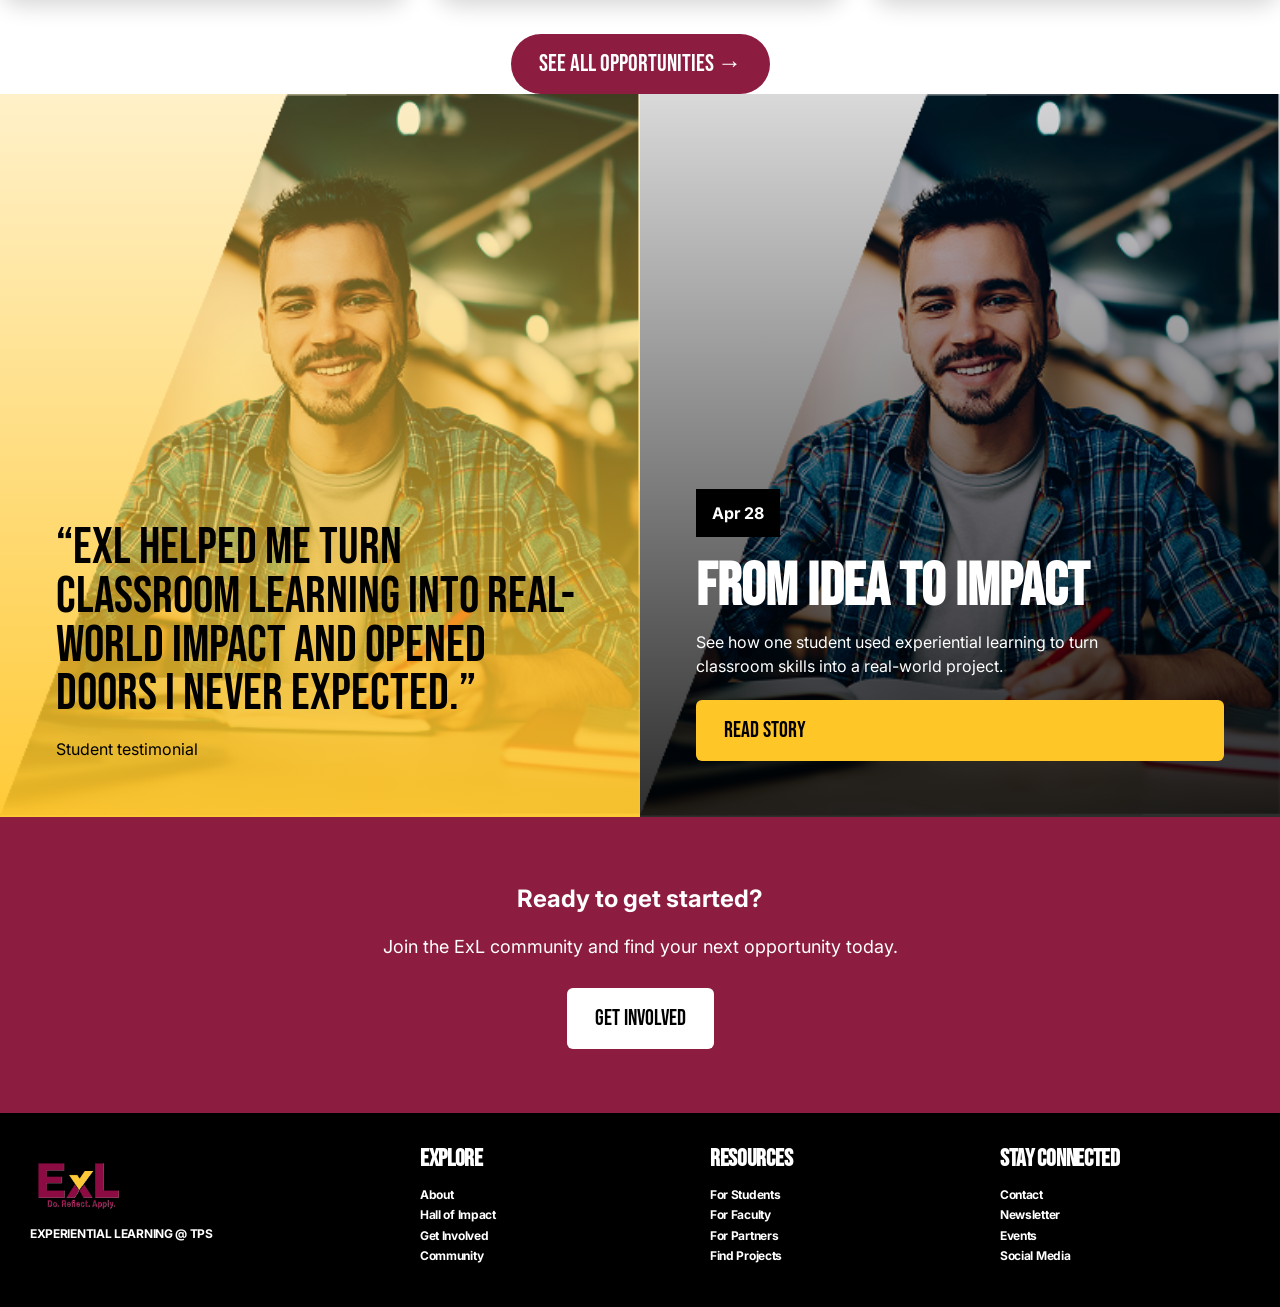
==== commit fa9a1917: "adjusted opportunity cards" ====
--- a/hall-of-impact.html
+++ b/hall-of-impact.html
@@ -97,7 +97,7 @@
           </div>
 
           <h3>Find a project</h3>
-          <p>Discover real-world projects connected to your interests and goals.</p>
+          <p>Work on real projects with community and industry partners.</p>
         </a>
 
         <a href="#" class="hoi-pathway-card">
@@ -108,8 +108,8 @@
             </svg>
           </div>
 
-          <h3>Explore ExL</h3>
-          <p>Learn how experiential learning supports your academic path.</p>
+          <h3>Connect with people</h3>
+          <p>Meet faculty, students, and mentors to support your journey.</p>
         </a>
 
         <a href="#" class="hoi-pathway-card">
@@ -146,8 +146,8 @@
             </svg>
           </div>
 
-          <h3>Get involved</h3>
-          <p>Connect with events, campus experiences, and future opportunities.</p>
+          <h3>Attend an event</h3>
+          <p>Workshops, mixers, and networking events to grow your skills.</p>
         </a>
       </div>
     </section>
--- a/styles.css
+++ b/styles.css
@@ -549,63 +549,74 @@
   display: none;
 }
 
-.hoi-pathway,
-.hoi-featured {
-  padding: var(--section-pad);
+/* Hall pathway arrow section */
+
+.hoi-pathway {
+  padding: 0;
+  display: grid;
+  grid-template-columns: 300px 1fr;
+  background: #f3f3f3;
+  min-height: 170px;
 }
 
 .hoi-section-intro {
-  margin-bottom: 32px;
-}
-
-.hoi-section-intro h2,
-.hoi-cta h2 {
-  font-family: var(--font-display);
-  color: var(--asu-maroon);
-  font-size: clamp(40px, 5vw, 64px);
-  letter-spacing: 0.5px;
-  line-height: 0.95;
+  background: var(--asu-maroon);
+  color: white;
+  padding: 28px 34px;
+  clip-path: polygon(0 0, 78% 0, 100% 50%, 78% 100%, 0 100%);
+}
+
+.hoi-section-intro .hoi-eyebrow,
+.hoi-section-intro h2 {
+  color: white;
+}
+
+.hoi-section-intro h2 {
+  font-size: 42px;
+  line-height: 1;
 }
 
 .hoi-pathway-grid {
   display: grid;
   grid-template-columns: repeat(4, 1fr);
-  gap: 20px;
+  align-items: center;
 }
 
 .hoi-pathway-card {
-  padding: 28px;
-  background: var(--light-gray);
-  border-top: 8px solid var(--asu-gold);
-  color: var(--asu-black);
-  transition: transform 0.2s ease, box-shadow 0.2s ease;
+  background: transparent;
+  border-top: none;
+  border-left: 1px solid #cfcfcf;
+  padding: 28px 24px;
+  text-align: center;
+  box-shadow: none;
 }
 
 .hoi-pathway-card:hover {
-  transform: translateY(-4px);
-  box-shadow: var(--shadow-soft);
+  transform: none;
+  box-shadow: none;
 }
 
 .hoi-opportunity-icon {
-  height: 48px;
-  display: flex;
-  justify-content: center;
-  align-items: center;
-  margin-bottom: 18px;
-}
-
-.hoi-pathway-card img {
-  width: 46px;
-  height: 46px;
-  object-fit: contain;
-  margin-bottom: 18px;
-}
-
-.hoi-pathway-card h3,
-.hoi-card h3 {
-  font-family: var(--font-display);
-  font-size: 28px;
+  height: 32px;
   margin-bottom: 10px;
+}
+
+.hoi-opportunity-icon svg {
+  width: 34px;
+  height: 34px;
+}
+
+.hoi-pathway-card h3 {
+  font-size: 18px;
+  margin-bottom: 8px;
+}
+
+.hoi-pathway-card p {
+  font-family: var(--font-display);
+  font-size: 13px;
+  line-height: 1.15;
+  max-width: 120px;
+  margin: 0 auto;
 }
 
 .hoi-card-grid {
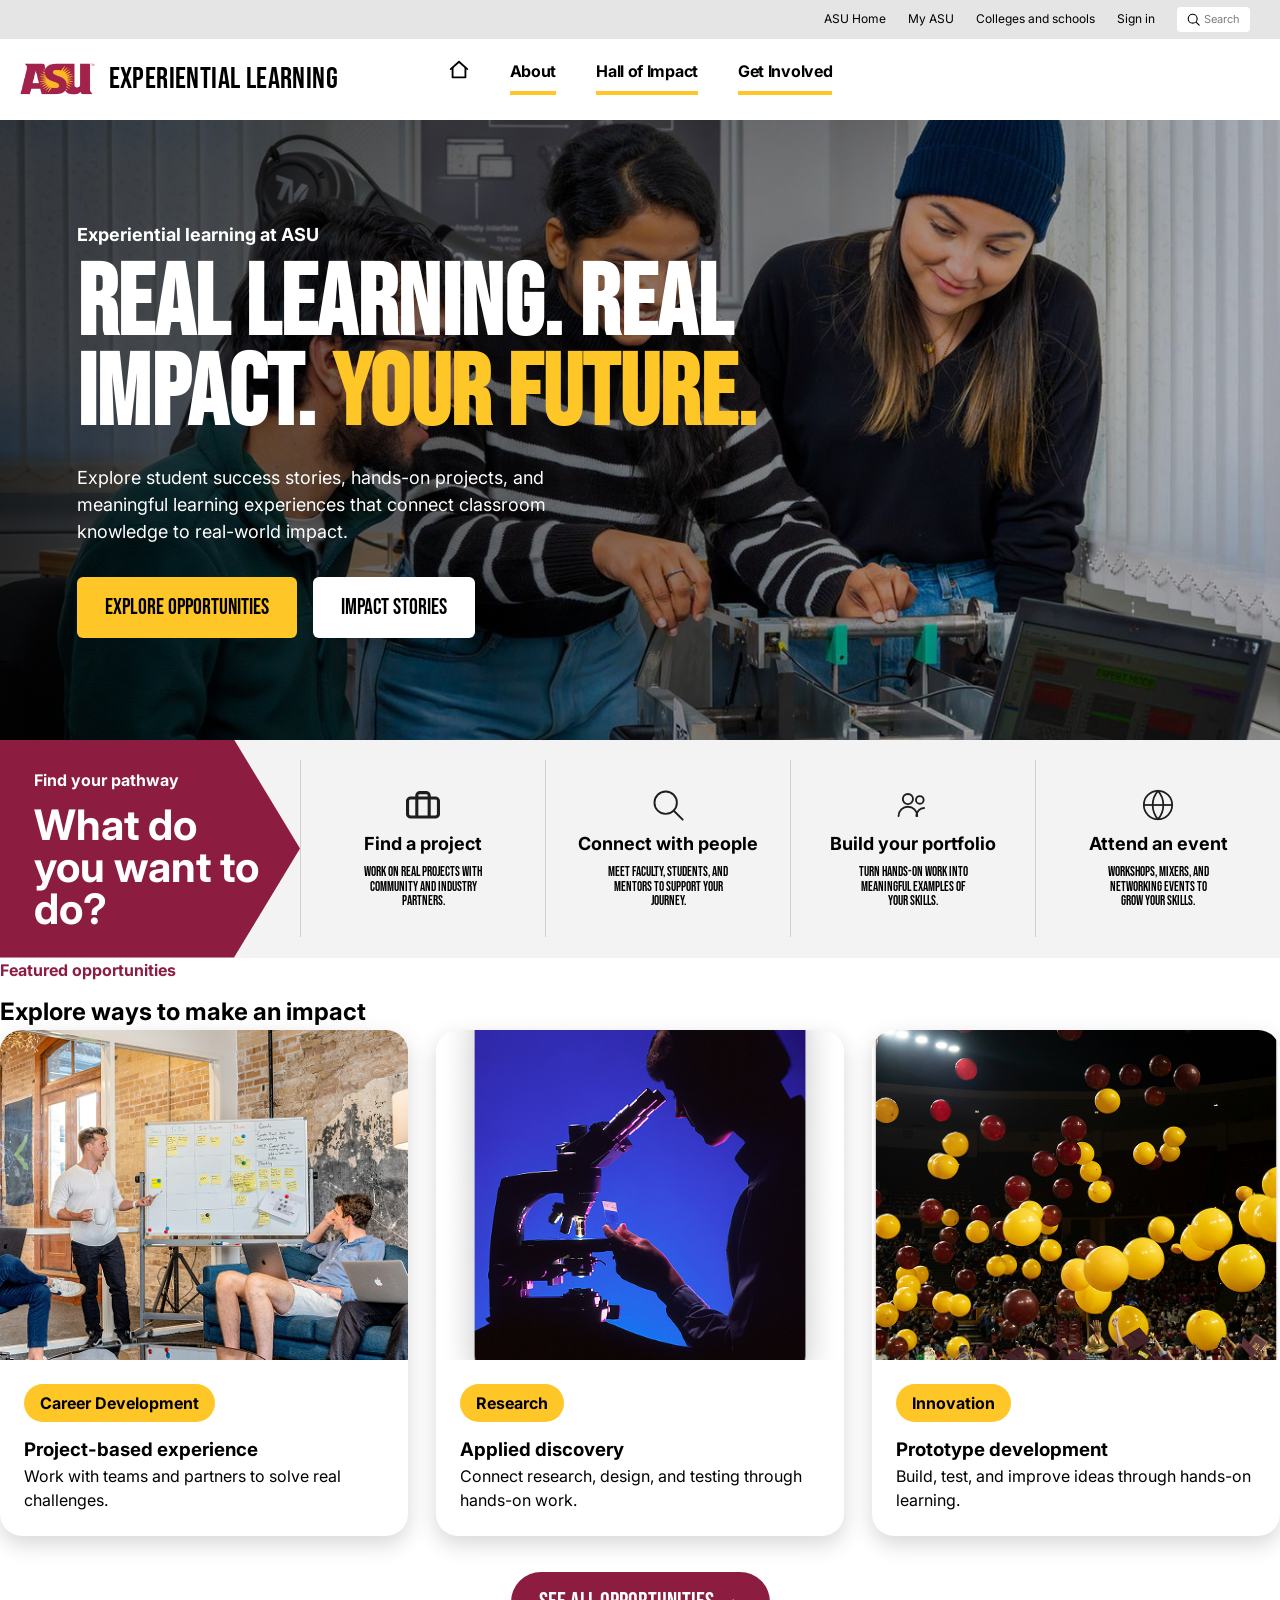
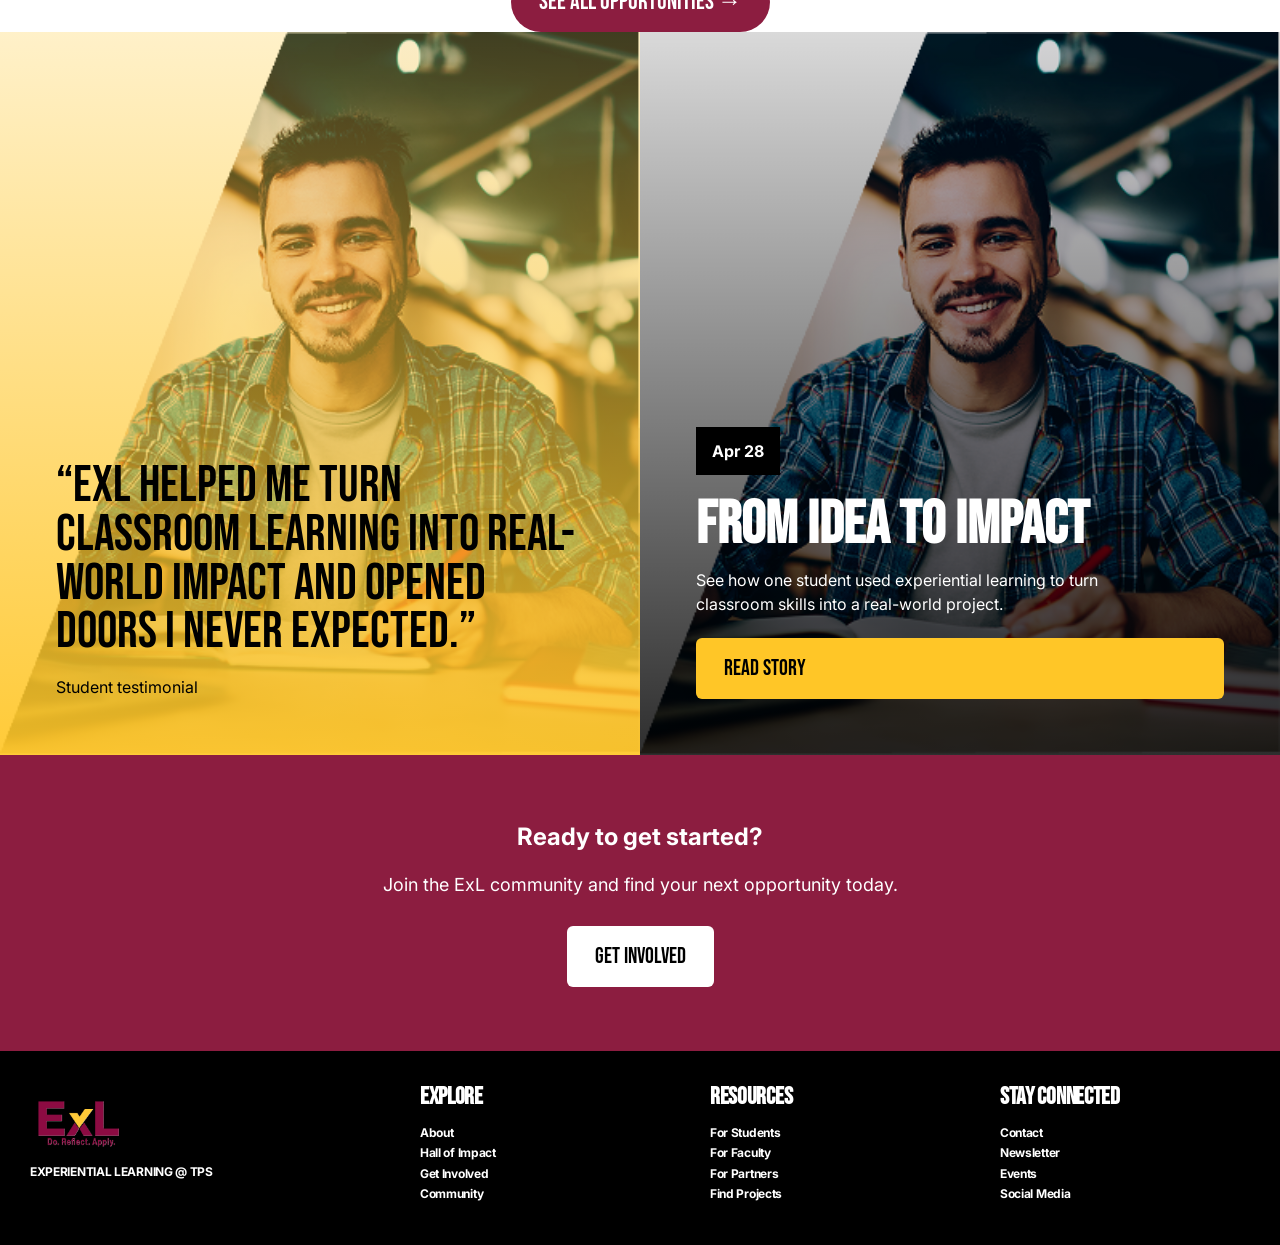
==== commit ca207e4c: "adjustments to opportunities card" ====
--- a/hall-of-impact.html
+++ b/hall-of-impact.html
@@ -79,7 +79,7 @@
     </section>
 
     <section class="hoi-pathway">
-      <div class="hoi-section-intro">
+      <div class="hoi-pathway-intro">
         <p class="hoi-eyebrow hoi-maroon">Find your pathway</p>
         <h2>What do you want to do?</h2>
       </div>
@@ -148,7 +148,7 @@
 
           <h3>Attend an event</h3>
           <p>Workshops, mixers, and networking events to grow your skills.</p>
-        </a>
+        </a>  
       </div>
     </section>
 
--- a/styles.css
+++ b/styles.css
@@ -559,21 +559,23 @@
   min-height: 170px;
 }
 
-.hoi-section-intro {
-  background: var(--asu-maroon);
-  color: white;
-  padding: 28px 34px;
-  clip-path: polygon(0 0, 78% 0, 100% 50%, 78% 100%, 0 100%);
-}
-
-.hoi-section-intro .hoi-eyebrow,
-.hoi-section-intro h2 {
-  color: white;
-}
-
-.hoi-section-intro h2 {
-  font-size: 42px;
-  line-height: 1;
+/* Pathway arrow block */
+
+.hoi-pathway-intro {
+    background: var(--asu-maroon);
+    color: white;
+    padding: 28px 34px;
+    clip-path: polygon(0 0, 78% 0, 100% 50%, 78% 100%, 0 100%);
+}
+
+.hoi-pathway-intro .hoi-eyebrow,
+.hoi-pathway-intro h2 {
+    color: white;
+}
+
+.hoi-pathway-intro h2 {
+    font-size: 42px;
+    line-height: 1;
 }
 
 .hoi-pathway-grid {
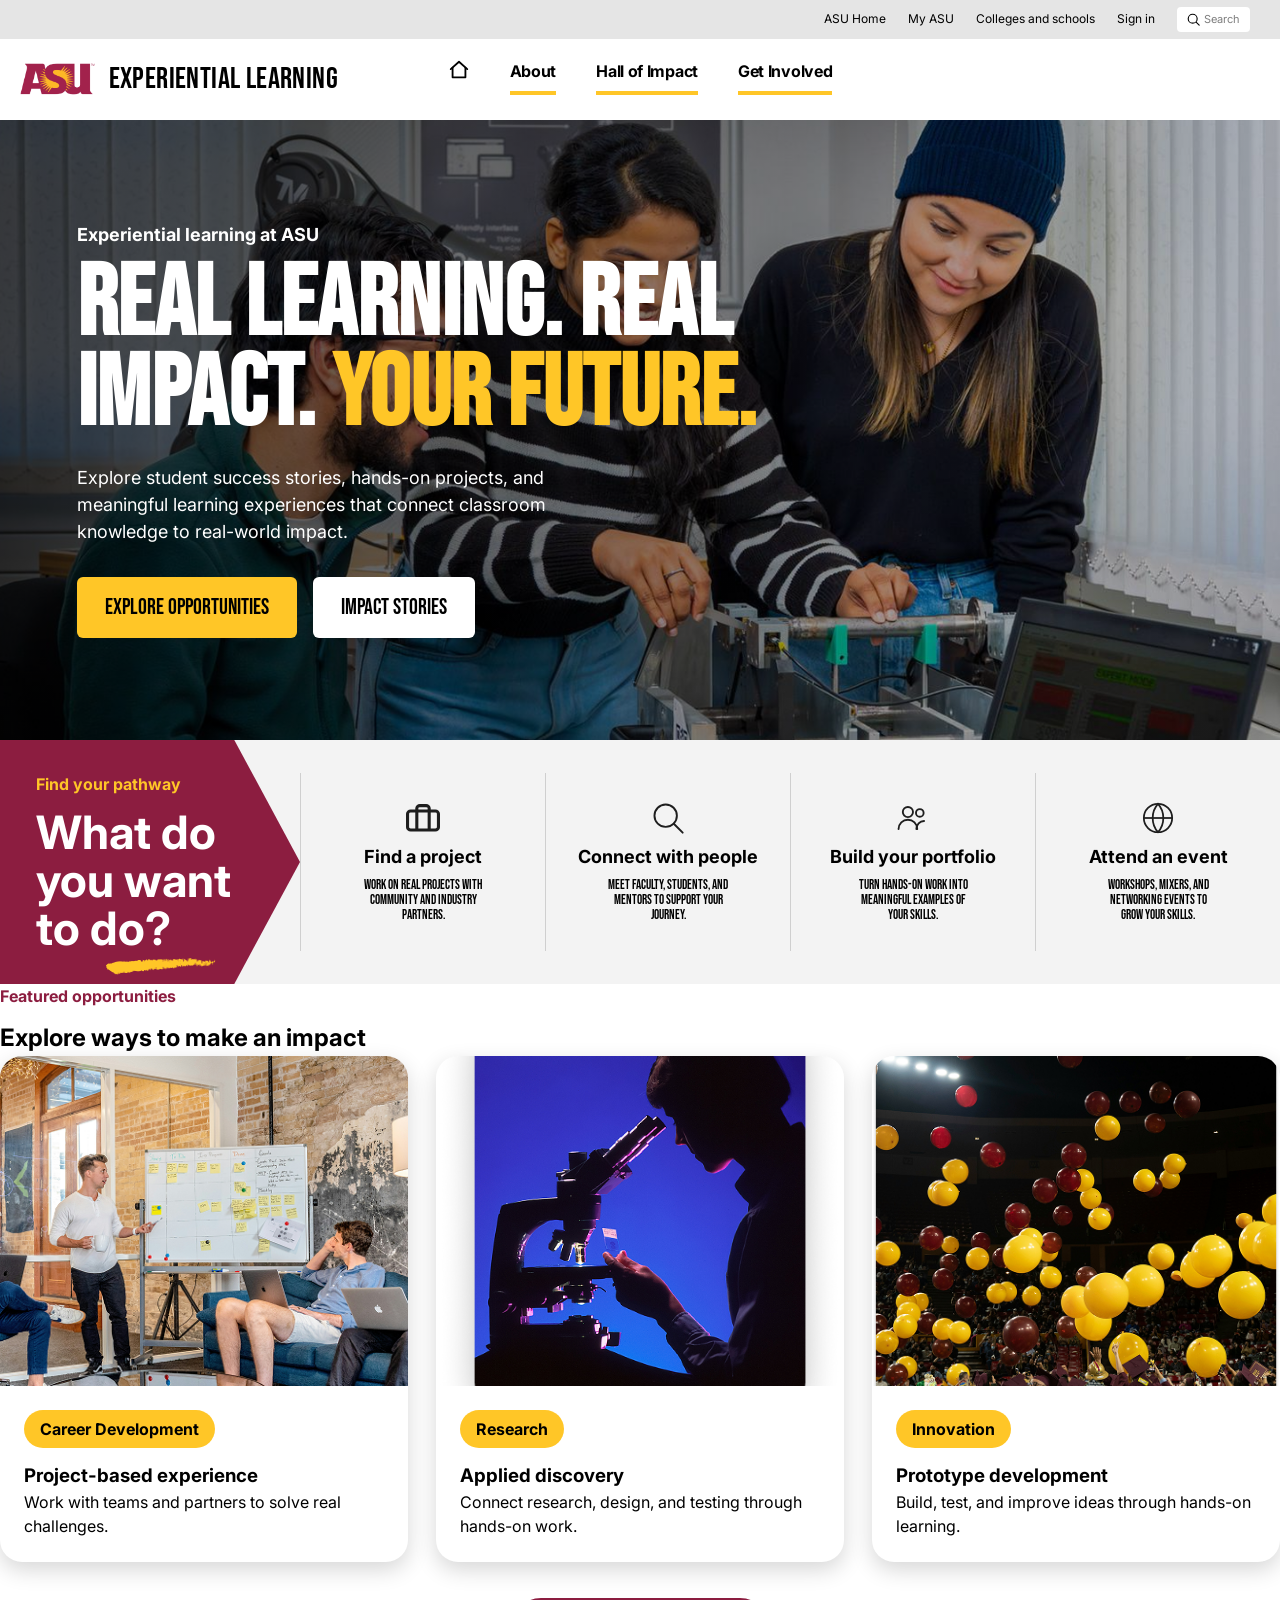
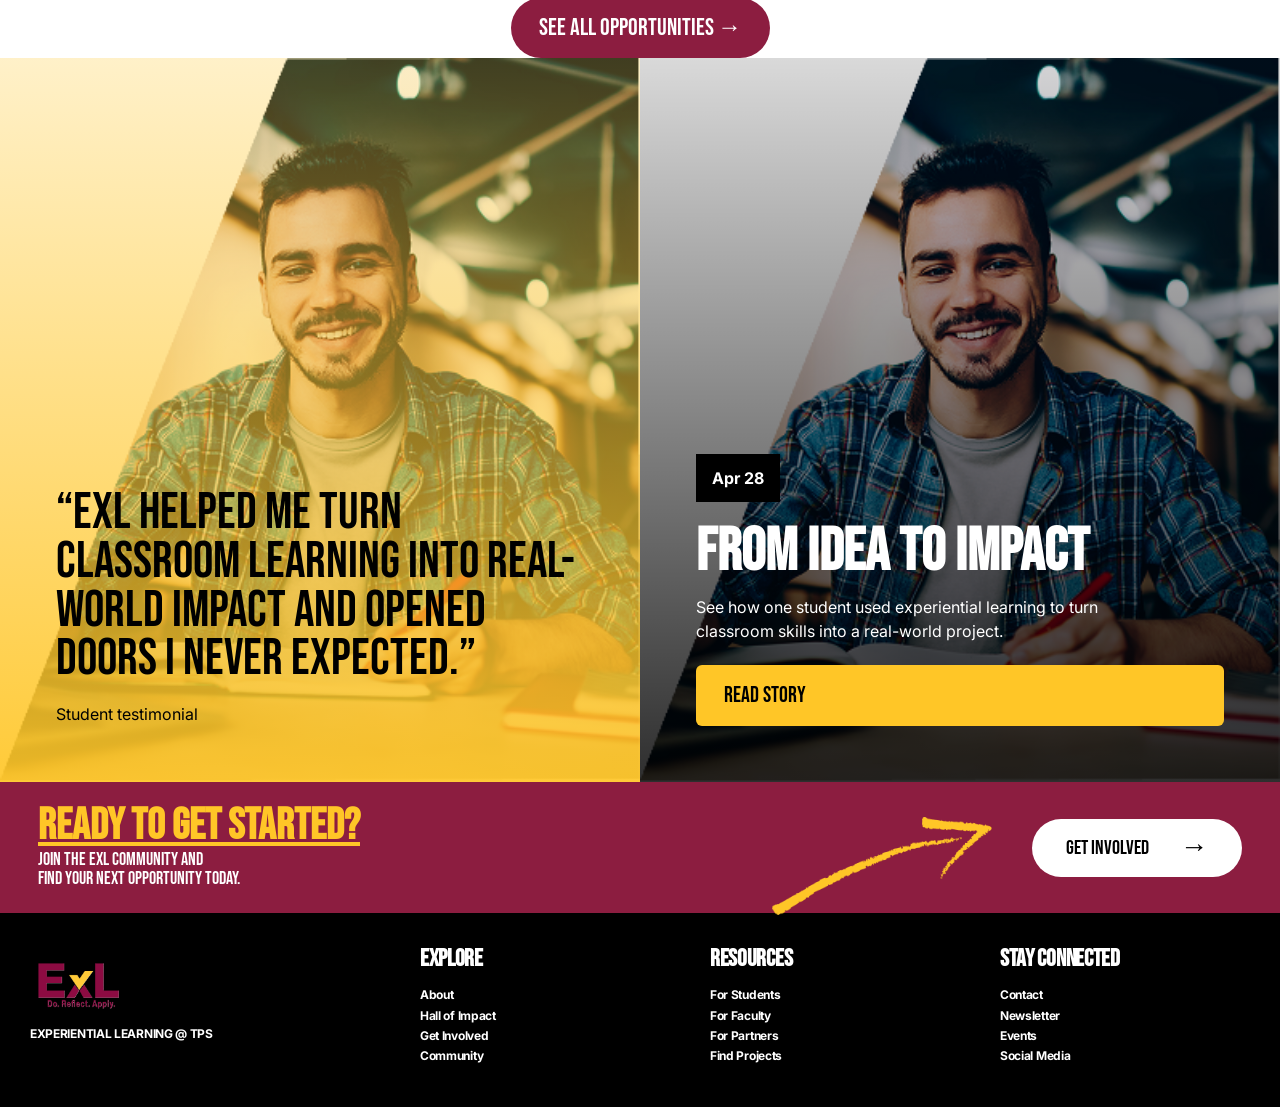
==== commit 9c6b60c7: "edits to arrow above footer" ====
--- a/hall-of-impact.html
+++ b/hall-of-impact.html
@@ -215,9 +215,20 @@
     </section>
 
     <section class="hoi-cta">
-      <h2>Ready to get started?</h2>
-      <p>Join the ExL community and find your next opportunity today.</p>
-      <a href="#" class="hoi-btn hoi-btn-light">Get involved</a>
+      <div class="hoi-cta-text">
+        <h2>Ready to get started?</h2>
+        <p>Join the ExL community and<br>find your next opportunity today.</p>
+      </div>
+
+      <div class="hoi-cta-arrow">
+        <img class="arrow-line" src="images/Vector-2.png" alt="">
+        <img class="arrow-head" src="images/Vector-3.png" alt="">
+      </div>
+
+      <a href="#" class="hoi-cta-button">
+        Get involved
+        <span>→</span>
+      </a>
     </section>
 
   </main>
--- a/styles.css
+++ b/styles.css
@@ -568,11 +568,6 @@
     clip-path: polygon(0 0, 78% 0, 100% 50%, 78% 100%, 0 100%);
 }
 
-.hoi-pathway-intro .hoi-eyebrow,
-.hoi-pathway-intro h2 {
-    color: white;
-}
-
 .hoi-pathway-intro h2 {
     font-size: 42px;
     line-height: 1;
@@ -619,6 +614,41 @@
   line-height: 1.15;
   max-width: 120px;
   margin: 0 auto;
+}
+
+.hoi-pathway {
+  min-height: 220px;
+}
+
+.hoi-pathway-intro {
+  padding: 32px 36px;
+}
+
+.hoi-pathway-intro .hoi-eyebrow {
+  color: var(--asu-gold);
+  font-size: 16px;
+}
+
+.hoi-pathway-intro h2 {
+  position: relative;
+  font-size: 46px;
+  line-height: 1.05;
+}
+
+.hoi-pathway-intro h2 {
+  position: relative;
+}
+
+.hoi-pathway-intro h2::after {
+  content: "";
+  position: absolute;
+  left: 70px;
+  bottom: -28px;
+  width: 110px;
+  height: 28px;
+  background: url("images/Vector-1.png") center / contain no-repeat;
+  z-index: 2;
+  display: block;
 }
 
 .hoi-card-grid {
@@ -723,22 +753,70 @@
 }
 
 .hoi-cta {
-  padding: 64px 30px;
-  text-align: center;
   background: var(--asu-maroon);
-  color: var(--asu-white);
+  color: white;
+  min-height: 126px;
+  padding: 24px 38px;
+  display: grid;
+  grid-template-columns: 1fr 220px auto;
+  align-items: center;
+  gap: 40px;
+  text-align: left;
 }
 
 .hoi-cta h2 {
-  color: var(--asu-white);
-  margin-bottom: 16px;
+  font-family: var(--font-display);
+  color: var(--asu-gold);
+  font-size: 44px;
+  line-height: .9;
+  margin-bottom: 6px;
+  text-decoration: underline;
 }
 
 .hoi-cta p {
+  font-family: var(--font-display);
   font-size: 18px;
-  margin-bottom: 28px;
-}
-
+  line-height: 1.05;
+  margin: 0;
+}
+
+.hoi-cta-arrow {
+  position: relative;
+  width: 220px;
+  height: 70px;
+}
+
+.arrow-line {
+  position: absolute;
+  width: 190px;
+  left: 0;
+  top: 24px;
+}
+
+.arrow-head {
+  position: absolute;
+  width: 70px;
+  right: 0;
+  top: 4px;
+}
+
+.hoi-cta-button {
+  background: white;
+  color: black;
+  border-radius: 999px;
+  padding: 14px 34px;
+  min-width: 210px;
+  display: flex;
+  justify-content: space-between;
+  align-items: center;
+  font-family: var(--font-display);
+  font-size: 20px;
+}
+
+.hoi-cta-button span {
+  font-size: 28px;
+  line-height: 1;
+}
 /* =============================
    8. Footer
    ============================= */
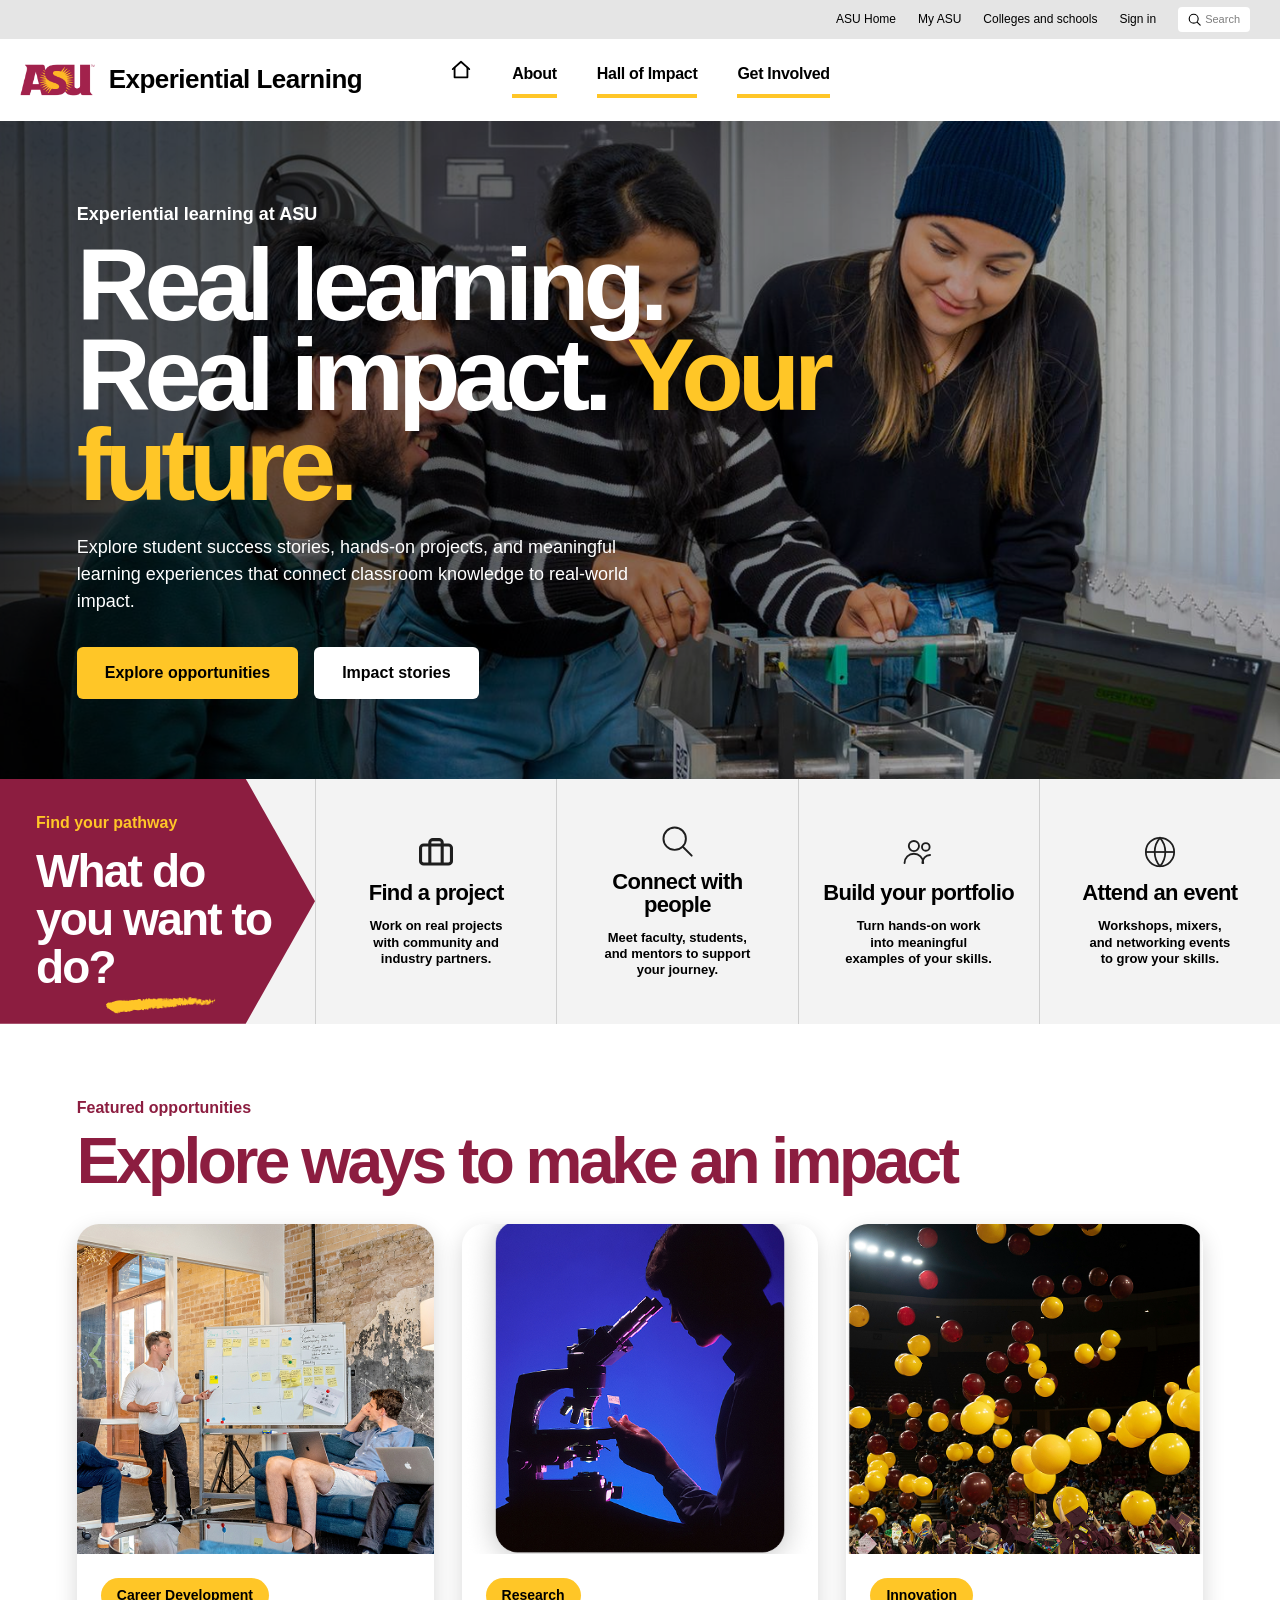
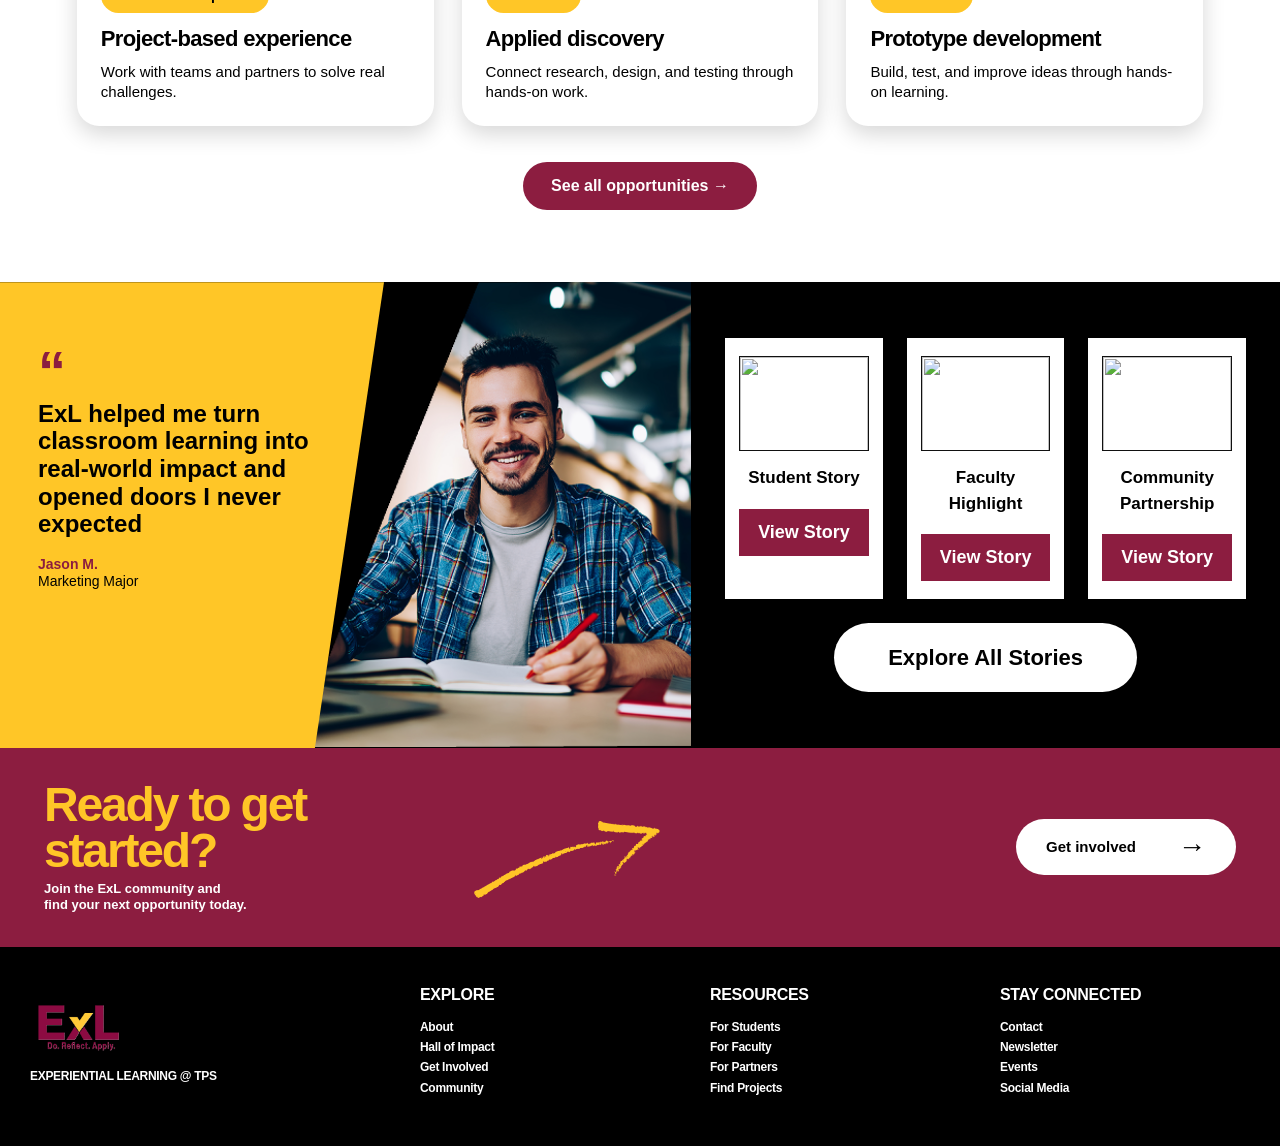
==== commit 4c60a597: "edits to storyframe added story cards, replaced image" ====
--- a/hall-of-impact.html
+++ b/hall-of-impact.html
@@ -192,26 +192,41 @@
       </div>
     </section>
 
-    <section id="hoi-stories" class="hoi-stories">
-      <article class="hoi-story-panel">
-        <img src="images/student-story.png" alt="Student writing in a notebook">
-        <div class="hoi-story-overlay hoi-story-gold">
-          <blockquote>
-            “ExL helped me turn classroom learning into real-world impact and opened doors I never expected.”
-          </blockquote>
-          <p>Student testimonial</p>
-        </div>
-      </article>
-
-      <article class="hoi-story-panel">
-        <img src="images/impact-date.png" alt="Student success story">
-        <div class="hoi-story-overlay hoi-story-dark">
-          <p class="hoi-date">Apr 28</p>
-          <h2>From idea to impact</h2>
-          <p>See how one student used experiential learning to turn classroom skills into a real-world project.</p>
-          <a href="#" class="hoi-btn hoi-btn-gold">Read story</a>
-        </div>
-      </article>
+    <section id="hoi-stories" class="hoi-stories-wireframe">
+
+      <div class="story-quote-box">
+        <div class="quote-mark">“</div>
+        <blockquote>
+          ExL helped me turn classroom learning into real-world impact and opened doors I never expected
+        </blockquote>
+        <p><strong>Jason M.</strong><br>Marketing Major</p>
+      </div>
+
+      <div class="story-main-image">
+        <img src="images/student-story.png" alt="Student smiling at table">
+      </div>
+
+      <div class="story-cards-area">
+        <div class="story-mini-card">
+          <img src="images/story-1.png" alt="">
+          <h3>Student Story</h3>
+          <a href="#">View Story</a>
+        </div>
+
+        <div class="story-mini-card">
+          <img src="images/story-2.png" alt="">
+          <h3>Faculty Highlight</h3>
+          <a href="#">View Story</a>
+        </div>
+
+        <div class="story-mini-card">
+          <img src="images/story-3.png" alt="">
+          <h3>Community Partnership</h3>
+          <a href="#">View Story</a>
+        </div>
+
+        <a href="#" class="explore-stories-btn">Explore All Stories</a>
+      </div>
     </section>
 
     <section class="hoi-cta">
--- a/styles.css
+++ b/styles.css
@@ -1,41 +1,65 @@
 /* =========================================================
    ExL Impact Website Styles
-   Organized: Variables → Base → Header → Homepage → Hall → Footer → Responsive
+   Sections:
+   1. Variables
+   2. Reset / Base
+   3. Utility Bar
+   4. Header / Navigation
+   5. Shared Buttons
+   6. Homepage Sections
+   7. Hall of Impact Page
+      7A. Hero
+      7B. Pathway Arrow Section
+      7C. Featured Opportunities
+      7D. Student Stories
+      7E. CTA Banner
+   8. Footer
+   9. Responsive
    ========================================================= */
 
-/* =============================
+/* =========================================================
    1. Variables
-   ============================= */
+   ========================================================= */
+
 :root {
   --asu-maroon: #8C1D40;
   --asu-gold: #FFC627;
   --asu-black: #000000;
   --asu-white: #FFFFFF;
+
   --light-gray: #F1F1F1;
+  --section-gray: #F3F3F3;
   --utility-gray: #E5E5E5;
+  --line-gray: #CFCFCF;
+
   --icon-color: #1E1E1E;
 
-  --font-display: 'Bebas Neue', Arial, Helvetica, sans-serif;
-  --font-ui: 'Inter', Arial, Helvetica, sans-serif;
+  /* ASU-aligned web typography */
+  --font-display: Arial, Helvetica, sans-serif;
+  --font-ui: Arial, Helvetica, sans-serif;
 
   --page-max: 1300px;
-  --section-pad: 72px 6%;
   --shadow-soft: 0 8px 22px rgba(0, 0, 0, 0.16);
 }
 
-/* =============================
+/* =========================================================
    2. Reset / Base
-   ============================= */
+   ========================================================= */
+
 * {
   margin: 0;
   padding: 0;
   box-sizing: border-box;
 }
 
+html {
+  scroll-behavior: smooth;
+}
+
 body {
   font-family: var(--font-ui);
   color: var(--asu-black);
-  background-color: var(--asu-white);
+  background: var(--asu-white);
   line-height: 1.5;
 }
 
@@ -54,20 +78,21 @@
 }
 
 button {
-  font-family: var(--font-display);
+  border: none;
   cursor: pointer;
-  border: none;
+  font-family: var(--font-ui);
 }
 
 .center {
   text-align: center;
 }
 
-/* =============================
+/* =========================================================
    3. Utility Bar
-   ============================= */
+   ========================================================= */
+
 .utility-bar {
-  background-color: var(--utility-gray);
+  background: var(--utility-gray);
   font-family: var(--font-ui);
   font-size: 12px;
 }
@@ -106,17 +131,18 @@
   font-size: 11px;
 }
 
-/* =============================
+/* =========================================================
    4. Header / Navigation
-   ============================= */
+   ========================================================= */
+
 .main-nav {
-  background-color: var(--asu-white);
+  background: var(--asu-white);
 }
 
 .nav-inner {
   max-width: var(--page-max);
   margin: 0 auto;
-  padding: 10px 20px;
+  padding: 20px 20px;
   display: grid;
   grid-template-columns: 1fr auto 1fr;
   align-items: center;
@@ -133,15 +159,17 @@
 }
 
 .asu-header-logo {
-  height: 34px;
+  height: 42px;
   width: auto;
 }
 
 .header-brand span {
-  font-family: var(--font-display);
-  font-size: 28px;
+  font-family: var(--font-ui);
+  font-size: 26px;
+  font-weight: 700;
   color: var(--asu-black);
-  letter-spacing: 0.4px;
+  letter-spacing: -0.02em;
+  text-transform: none;
 }
 
 .logo-image {
@@ -160,6 +188,7 @@
 
 .primary-links ul {
   display: flex;
+  align-items: center;
   gap: 40px;
   font-family: var(--font-ui);
   font-weight: 700;
@@ -190,33 +219,36 @@
   stroke: var(--asu-maroon);
 }
 
-/* =============================
+/* =========================================================
    5. Shared Buttons
-   ============================= */
+   ========================================================= */
+
 .btn,
 .hoi-btn,
-.see-all-btn {
+.see-all-btn,
+.hoi-cta-button {
   display: inline-block;
-  font-family: var(--font-display);
+  font-family: var(--font-ui);
+  font-weight: 700;
 }
 
 .btn {
-  background-color: var(--asu-maroon);
+  background: var(--asu-maroon);
   color: var(--asu-white);
-  font-size: 22px;
-  letter-spacing: -0.019em;
+  font-size: 18px;
   padding: 14px 32px;
   border-radius: 6px;
 }
 
 .btn:hover {
-  background-color: #6e1631;
+  background: #6E1631;
 }
 
 .hoi-btn {
-  font-size: 22px;
+  font-size: 16px;
   padding: 14px 28px;
   border-radius: 6px;
+  text-transform: none;
 }
 
 .hoi-btn-gold {
@@ -237,16 +269,18 @@
 .see-all-btn {
   background: var(--asu-maroon);
   color: var(--asu-white);
-  font-size: 24px;
+  font-size: 16px;
   padding: 12px 28px;
   border-radius: 999px;
-}
-
-/* =============================
-   6. Homepage
-   ============================= */
+  text-transform: none;
+}
+
+/* =========================================================
+   6. Homepage Sections
+   ========================================================= */
+
 .hero-wrap {
-  background-color: var(--asu-white);
+  background: var(--asu-white);
   box-shadow: 0 4px 10px rgba(0, 0, 0, 0.12);
   padding: 24px 0 36px;
 }
@@ -276,9 +310,10 @@
 .how-it-works h2,
 .hall-of-impact h2,
 .cta-section h2 {
-  font-family: var(--font-display);
+  font-family: var(--font-ui);
+  font-weight: 700;
   color: var(--asu-maroon);
-  letter-spacing: 0.5px;
+  letter-spacing: -0.03em;
 }
 
 .hero h1 {
@@ -289,7 +324,7 @@
 .hero-banner {
   display: inline-block;
   max-width: 760px;
-  background-color: var(--asu-gold);
+  background: var(--asu-gold);
   padding: 16px 32px;
   font-family: var(--font-ui);
   font-weight: 700;
@@ -302,7 +337,7 @@
   padding: 56px 30px;
   background-image:
     linear-gradient(rgba(245, 245, 245, 0.88), rgba(245, 245, 245, 0.88)),
-    url('https://images.unsplash.com/photo-1608303588026-884930af2559?auto=format&fit=crop&w=1600&q=60');
+    url("https://images.unsplash.com/photo-1608303588026-884930af2559?auto=format&fit=crop&w=1600&q=60");
   background-size: cover;
   background-position: center;
 }
@@ -351,16 +386,17 @@
 
 .opportunity-card h3,
 .step h3 {
-  font-family: var(--font-display);
-  font-size: 26px;
-  letter-spacing: 0.3px;
+  font-family: var(--font-ui);
+  font-size: 22px;
+  font-weight: 700;
+  letter-spacing: -0.02em;
   margin-bottom: 8px;
 }
 
 .opportunity-card p,
 .step p {
-  font-family: var(--font-display);
-  font-size: 16px;
+  font-family: var(--font-ui);
+  font-size: 15px;
   color: #222;
 }
 
@@ -386,7 +422,7 @@
   left: 17px;
   right: 17px;
   height: 3px;
-  background-color: var(--asu-black);
+  background: var(--asu-black);
   z-index: 0;
 }
 
@@ -401,12 +437,13 @@
   width: 34px;
   height: 34px;
   border-radius: 50%;
-  background-color: var(--asu-gold);
+  background: var(--asu-gold);
   margin: 0 auto 16px;
   display: flex;
   align-items: center;
   justify-content: center;
-  font-family: var(--font-display);
+  font-family: var(--font-ui);
+  font-weight: 700;
   font-size: 18px;
   color: var(--asu-black);
 }
@@ -417,7 +454,7 @@
   background-color: var(--asu-black);
   color: var(--asu-white);
   padding: 10px 30px 56px;
-  background-image: url('https://images.unsplash.com/photo-1664179550988-5cc4755ab6e5?auto=format&fit=crop&w=1600&q=60');
+  background-image: url("https://images.unsplash.com/photo-1664179550988-5cc4755ab6e5?auto=format&fit=crop&w=1600&q=60");
   background-size: cover;
   background-position: center;
 }
@@ -432,7 +469,7 @@
   display: block;
   max-width: 600px;
   margin: -45px auto 40px;
-  background-color: var(--asu-gold);
+  background: var(--asu-gold);
   color: var(--asu-black);
   padding: 8px 16px;
   font-family: var(--font-ui);
@@ -449,7 +486,7 @@
 .story-card {
   flex: 1;
   min-width: 200px;
-  background-color: var(--asu-white);
+  background: var(--asu-white);
   color: var(--asu-black);
   padding: 32px;
   text-align: center;
@@ -466,17 +503,11 @@
 }
 
 .story-card h3 {
-  font-family: var(--font-display);
-  font-size: 24px;
-  letter-spacing: 0.3px;
+  font-family: var(--font-ui);
+  font-size: 22px;
+  font-weight: 700;
+  letter-spacing: -0.02em;
   margin-bottom: 18px;
-}
-
-.story-card .btn {
-  width: 100%;
-  padding: 12px 0;
-  font-size: 18px;
-  border-radius: 3px;
 }
 
 .cta-section {
@@ -487,14 +518,17 @@
 }
 
 .cta-section p {
-  font-family: var(--font-display);
-  font-size: 22px;
+  font-family: var(--font-ui);
+  font-size: 20px;
   margin-bottom: 28px;
 }
 
-/* =============================
+/* =========================================================
    7. Hall of Impact Page
-   ============================= */
+   ========================================================= */
+
+/* 7A. Hall Hero */
+
 .hoi-hero {
   min-height: 620px;
   padding: 80px 6%;
@@ -521,10 +555,11 @@
 }
 
 .hoi-hero h1 {
-  font-family: var(--font-display);
-  font-size: clamp(56px, 8vw, 100px);
-  line-height: 0.9;
-  letter-spacing: 0.5px;
+  font-family: var(--font-ui);
+  font-size: clamp(64px, 8vw, 116px);
+  font-weight: 700;
+  line-height: 0.88;
+  letter-spacing: -0.06em;
   margin-bottom: 24px;
 }
 
@@ -544,99 +579,43 @@
   margin-top: 32px;
 }
 
-/* Metrics are removed from the page. Keep this hidden in case old HTML remains. */
 .hoi-stats {
   display: none;
 }
 
-/* Hall pathway arrow section */
+/* 7B. Pathway Arrow Section */
 
 .hoi-pathway {
+  min-height: 220px;
   padding: 0;
   display: grid;
-  grid-template-columns: 300px 1fr;
-  background: #f3f3f3;
-  min-height: 170px;
-}
-
-/* Pathway arrow block */
+  grid-template-columns: 315px 1fr;
+  background: var(--section-gray);
+}
 
 .hoi-pathway-intro {
-    background: var(--asu-maroon);
-    color: white;
-    padding: 28px 34px;
-    clip-path: polygon(0 0, 78% 0, 100% 50%, 78% 100%, 0 100%);
-}
-
-.hoi-pathway-intro h2 {
-    font-size: 42px;
-    line-height: 1;
-}
-
-.hoi-pathway-grid {
-  display: grid;
-  grid-template-columns: repeat(4, 1fr);
-  align-items: center;
-}
-
-.hoi-pathway-card {
-  background: transparent;
-  border-top: none;
-  border-left: 1px solid #cfcfcf;
-  padding: 28px 24px;
-  text-align: center;
-  box-shadow: none;
-}
-
-.hoi-pathway-card:hover {
-  transform: none;
-  box-shadow: none;
-}
-
-.hoi-opportunity-icon {
-  height: 32px;
-  margin-bottom: 10px;
-}
-
-.hoi-opportunity-icon svg {
-  width: 34px;
-  height: 34px;
-}
-
-.hoi-pathway-card h3 {
-  font-size: 18px;
-  margin-bottom: 8px;
-}
-
-.hoi-pathway-card p {
-  font-family: var(--font-display);
-  font-size: 13px;
-  line-height: 1.15;
-  max-width: 120px;
-  margin: 0 auto;
-}
-
-.hoi-pathway {
-  min-height: 220px;
-}
-
-.hoi-pathway-intro {
+  background: var(--asu-maroon);
+  color: var(--asu-white);
   padding: 32px 36px;
+  clip-path: polygon(0 0, 78% 0, 100% 50%, 78% 100%, 0 100%);
 }
 
 .hoi-pathway-intro .hoi-eyebrow {
   color: var(--asu-gold);
   font-size: 16px;
+  font-weight: 700;
+  margin-bottom: 12px;
 }
 
 .hoi-pathway-intro h2 {
   position: relative;
+  color: var(--asu-white);
+  font-family: var(--font-ui);
   font-size: 46px;
+  font-weight: 700;
   line-height: 1.05;
-}
-
-.hoi-pathway-intro h2 {
-  position: relative;
+  letter-spacing: -0.04em;
+  text-transform: none;
 }
 
 .hoi-pathway-intro h2::after {
@@ -651,6 +630,87 @@
   display: block;
 }
 
+.hoi-pathway-grid {
+  display: grid;
+  grid-template-columns: repeat(4, 1fr);
+  align-items: center;
+}
+
+.hoi-pathway-card {
+  height: 100%;
+  background: transparent;
+  border-left: 1px solid var(--line-gray);
+  padding: 32px 24px;
+  text-align: center;
+  display: flex;
+  flex-direction: column;
+  justify-content: center;
+}
+
+.hoi-pathway-card:hover {
+  transform: none;
+  box-shadow: none;
+}
+
+.hoi-opportunity-icon {
+  height: 34px;
+  margin-bottom: 12px;
+  display: flex;
+  justify-content: center;
+  align-items: center;
+}
+
+.hoi-opportunity-icon svg {
+  width: 34px;
+  height: 34px;
+}
+
+.hoi-pathway-card h3 {
+  font-family: var(--font-ui);
+  font-size: 22px;
+  font-weight: 700;
+  line-height: 1.05;
+  letter-spacing: -0.03em;
+  margin-bottom: 14px;
+}
+
+.hoi-pathway-card p {
+  max-width: 150px;
+  margin: 0 auto;
+  font-family: var(--font-ui);
+  font-size: 13px;
+  font-weight: 700;
+  line-height: 1.25;
+  text-transform: none;
+}
+
+/* 7C. Featured Opportunities */
+
+.hoi-featured {
+  padding: 72px 6%;
+}
+
+.hoi-section-intro {
+  margin-bottom: 32px;
+}
+
+.hoi-section-intro .hoi-eyebrow {
+  color: var(--asu-maroon);
+  font-size: 16px;
+  font-weight: 700;
+  margin-bottom: 10px;
+}
+
+.hoi-section-intro h2 {
+  font-family: var(--font-ui);
+  color: var(--asu-maroon);
+  font-size: clamp(40px, 5vw, 64px);
+  font-weight: 700;
+  line-height: 0.98;
+  letter-spacing: -0.055em;
+  text-transform: none;
+}
+
 .hoi-card-grid {
   display: grid;
   grid-template-columns: repeat(3, 1fr);
@@ -680,150 +740,221 @@
   color: var(--asu-black);
   padding: 7px 16px;
   border-radius: 999px;
+  font-size: 14px;
   font-weight: 700;
   margin-bottom: 14px;
 }
 
-.hoi-tag:hover {
-  text-decoration: underline;
-}
-
-.hoi-stories {
+.hoi-card h3 {
+  font-family: var(--font-ui);
+  font-size: 22px;
+  font-weight: 700;
+  line-height: 1.1;
+  letter-spacing: -0.03em;
+  text-transform: none;
+  margin-bottom: 10px;
+}
+
+.hoi-card p {
+  font-size: 15px;
+  line-height: 1.35;
+}
+
+/* 7D. Student Stories */
+
+.hoi-stories-wireframe {
+  min-height: 390px;
   display: grid;
-  grid-template-columns: 1fr 1fr;
-  min-height: 520px;
-}
-
-.hoi-story-panel {
+  grid-template-columns: 30% 24% 46%;
+  background: #000;
+  overflow: hidden;
+}
+
+.story-quote-box {
+  background: var(--asu-gold);
+  padding: 72px 38px 40px;
   position: relative;
-  overflow: hidden;
-}
-
-.hoi-story-panel img {
+  z-index: 2;
+  clip-path: polygon(0 0, 100% 0, 82% 100%, 0% 100%);
+}
+
+.quote-mark {
+  color: var(--asu-maroon);
+  font-size: 56px;
+  font-weight: 700;
+  line-height: .6;
+  margin-bottom: 12px;
+}
+
+.story-quote-box blockquote {
+  font-size: 24px;
+  font-weight: 800;
+  line-height: 1.15;
+  text-transform: none;
+  margin-bottom: 18px;
+}
+
+.story-quote-box p {
+  font-size: 14px;
+  line-height: 1.25;
+  text-transform: none;
+}
+
+.story-quote-box strong {
+  color: var(--asu-maroon);
+}
+
+.story-main-image {
+  margin-left: -75px;
+  z-index: 1;
+}
+
+.story-main-image img {
   width: 100%;
   height: 100%;
   object-fit: cover;
 }
 
-.hoi-story-overlay {
-  position: absolute;
-  inset: 0;
-  padding: 56px;
-  display: flex;
-  flex-direction: column;
-  justify-content: flex-end;
-}
-
-.hoi-story-gold {
-  background: linear-gradient(to top, rgba(255, 198, 39, 0.92), rgba(255, 198, 39, 0.25));
-  color: var(--asu-black);
-}
-
-.hoi-story-dark {
-  background: linear-gradient(to top, rgba(0, 0, 0, 0.82), rgba(0, 0, 0, 0.15));
-  color: var(--asu-white);
-}
-
-.hoi-story-overlay blockquote {
-  font-family: var(--font-display);
-  font-size: clamp(36px, 4vw, 56px);
-  line-height: 0.95;
+.story-cards-area {
+  background: #000;
+  padding: 56px 34px;
+  display: grid;
+  grid-template-columns: repeat(3, 1fr);
+  gap: 24px;
+  align-content: center;
+  position: relative;
+}
+
+.story-mini-card {
+  background: white;
+  padding: 18px 14px;
+  text-align: center;
+}
+
+.story-mini-card img {
+  width: 100%;
+  height: 95px;
+  object-fit: cover;
+  border: 1px solid #111;
+  margin-bottom: 14px;
+}
+
+.story-mini-card h3 {
+  font-size: 17px;
+  font-weight: 800;
+  text-transform: none;
   margin-bottom: 18px;
 }
 
-.hoi-date {
-  width: fit-content;
-  background: var(--asu-black);
-  color: var(--asu-white);
-  padding: 12px 16px;
-  font-weight: 700;
-  margin-bottom: 16px;
-}
-
-.hoi-story-dark h2 {
-  font-family: var(--font-display);
-  font-size: clamp(38px, 5vw, 60px);
-  line-height: 0.95;
-  margin-bottom: 14px;
-}
-
-.hoi-story-dark p {
-  max-width: 440px;
-  margin-bottom: 22px;
-}
-
-.hoi-cta {
+.story-mini-card a {
+  display: block;
   background: var(--asu-maroon);
   color: white;
-  min-height: 126px;
-  padding: 24px 38px;
-  display: grid;
-  grid-template-columns: 1fr 220px auto;
-  align-items: center;
-  gap: 40px;
-  text-align: left;
-}
-
-.hoi-cta h2 {
-  font-family: var(--font-display);
-  color: var(--asu-gold);
-  font-size: 44px;
-  line-height: .9;
-  margin-bottom: 6px;
-  text-decoration: underline;
-}
-
-.hoi-cta p {
-  font-family: var(--font-display);
+  padding: 10px 8px;
   font-size: 18px;
-  line-height: 1.05;
-  margin: 0;
-}
-
-.hoi-cta-arrow {
-  position: relative;
-  width: 220px;
-  height: 70px;
-}
-
-.arrow-line {
-  position: absolute;
-  width: 190px;
-  left: 0;
-  top: 24px;
-}
-
-.arrow-head {
-  position: absolute;
-  width: 70px;
-  right: 0;
-  top: 4px;
-}
-
-.hoi-cta-button {
+  font-weight: 800;
+  text-transform: none;
+}
+
+.explore-stories-btn {
+  grid-column: 1 / -1;
+  justify-self: center;
   background: white;
   color: black;
   border-radius: 999px;
-  padding: 14px 34px;
-  min-width: 210px;
+  padding: 18px 54px;
+  font-size: 22px;
+  font-weight: 800;
+  text-transform: none;
+}
+
+/* 7E. CTA Banner */
+
+.hoi-cta {
+  min-height: 175px;
+  padding: 34px 44px;
+  background: var(--asu-maroon);
+  color: var(--asu-white);
+  display: grid;
+  grid-template-columns: minmax(280px, 420px) 190px 1fr;
+  align-items: center;
+  gap: 18px;
+  text-align: left;
+}
+
+.hoi-cta-text h2,
+.hoi-cta h2 {
+  font-family: var(--font-ui);
+  color: var(--asu-gold);
+  font-size: 48px;
+  font-weight: 700;
+  line-height: 0.95;
+  letter-spacing: -0.045em;
+  margin-bottom: 8px;
+  text-decoration: none;
+  text-transform: none;
+}
+
+.hoi-cta-text p,
+.hoi-cta p {
+  font-size: 13px;
+  font-weight: 700;
+  line-height: 1.2;
+  margin: 0;
+  text-transform: none;
+}
+
+.hoi-cta-arrow {
+  position: relative;
+  width: 190px;
+  height: 78px;
+  justify-self: start;
+  margin-left: -8px;
+}
+
+.arrow-line {
+  position: absolute;
+  width: 140px;
+  left: 0;
+  top: 32px;
+}
+
+.arrow-head {
+  position: absolute;
+  width: 62px;
+  right: 4px;
+  top: 13px;
+}
+
+.hoi-cta-button {
+  justify-self: end;
+  min-width: 220px;
+  padding: 14px 30px;
+  background: var(--asu-white);
+  color: var(--asu-black);
+  border-radius: 999px;
   display: flex;
   justify-content: space-between;
   align-items: center;
-  font-family: var(--font-display);
-  font-size: 20px;
+  font-family: var(--font-ui);
+  font-size: 15px;
+  font-weight: 700;
+  text-transform: none;
 }
 
 .hoi-cta-button span {
   font-size: 28px;
   line-height: 1;
 }
-/* =============================
+
+/* =========================================================
    8. Footer
-   ============================= */
+   ========================================================= */
+
 footer {
   background: var(--asu-black);
   color: var(--asu-white);
-  padding: 28px 30px;
+  padding: 36px 30px;
 }
 
 .footer-inner {
@@ -847,10 +978,12 @@
 }
 
 .footer-column h4 {
-  font-family: var(--font-display);
-  font-size: 24px;
-  margin-bottom: 8px;
   color: var(--asu-white);
+  font-family: var(--font-ui);
+  font-size: 16px;
+  font-weight: 700;
+  margin-bottom: 10px;
+  text-transform: none;
 }
 
 .footer-column a {
@@ -865,55 +998,31 @@
 }
 
 .footer-exl-logo {
-  height: 48px;
+  height: 72px;
   width: auto;
   margin-bottom: 8px;
 }
 
 .footer-logo-column p {
-  font-size: 11px;
-  font-weight: 700;
-}
-
-/* Header height fix */
-
-.nav-inner {
-  padding: 18px 20px;
-}
-
-.asu-header-logo {
-  height: 42px;
-}
-
-.header-brand span {
-  font-size: 30px;
-}
-
-
-/* Footer logo size fix */
-
-.footer-exl-logo {
-  height: 72px;
-}
-
-.footer-logo-column p {
   font-size: 12px;
+  font-weight: 700;
   margin-top: 4px;
 }
 
 .footer-social {
-    display: flex;
-    gap: 10px;
-    margin-top: 12px;
-    font-size: 12px;
-    color: white;
-    opacity: .85;
-}
-
-/* =============================
+  display: flex;
+  gap: 10px;
+  margin-top: 12px;
+  font-size: 12px;
+  color: var(--asu-white);
+  opacity: 0.85;
+}
+
+/* =========================================================
    9. Responsive
-   ============================= */
-@media (max-width: 900px) {
+   ========================================================= */
+
+@media (max-width: 1000px) {
   .nav-inner {
     grid-template-columns: 1fr;
     justify-items: center;
@@ -926,6 +1035,29 @@
     justify-content: center;
   }
 
+  .hoi-pathway {
+    grid-template-columns: 1fr;
+  }
+
+  .hoi-pathway-intro {
+    clip-path: none;
+  }
+
+  .hoi-pathway-grid {
+    grid-template-columns: repeat(2, 1fr);
+  }
+
+  .hoi-cta {
+    grid-template-columns: 1fr;
+    justify-items: start;
+  }
+
+  .hoi-cta-button {
+    justify-self: start;
+  }
+}
+
+@media (max-width: 900px) {
   .utility-inner {
     justify-content: center;
     flex-wrap: wrap;
@@ -950,7 +1082,6 @@
     font-size: 28px;
   }
 
-  .hoi-pathway-grid,
   .hoi-card-grid,
   .hoi-stories,
   .footer-inner {
@@ -961,7 +1092,65 @@
     min-height: 520px;
   }
 
+  .hoi-hero h1 {
+    font-size: clamp(52px, 12vw, 78px);
+  }
+
   .hoi-story-panel {
     min-height: 420px;
   }
 }
+
+@media (max-width: 600px) {
+  .nav-inner {
+    padding: 18px 20px;
+  }
+
+  .header-brand {
+    flex-direction: column;
+    gap: 8px;
+  }
+
+  .header-brand span {
+    font-size: 20px;
+    text-align: center;
+  }
+
+  .primary-links ul {
+    font-size: 14px;
+  }
+
+  .hoi-hero {
+    padding: 60px 6%;
+  }
+
+  .hoi-pathway-grid {
+    grid-template-columns: 1fr;
+  }
+
+  .hoi-pathway-card {
+    border-left: none;
+    border-top: 1px solid var(--line-gray);
+  }
+
+  .hoi-section-intro h2 {
+    font-size: 38px;
+  }
+
+  .hoi-story-overlay {
+    padding: 36px;
+  }
+
+  .hoi-cta {
+    padding: 30px 28px;
+  }
+
+  .hoi-cta-text h2,
+  .hoi-cta h2 {
+    font-size: 38px;
+  }
+
+  .hoi-cta-arrow {
+    width: 170px;
+  }
+}
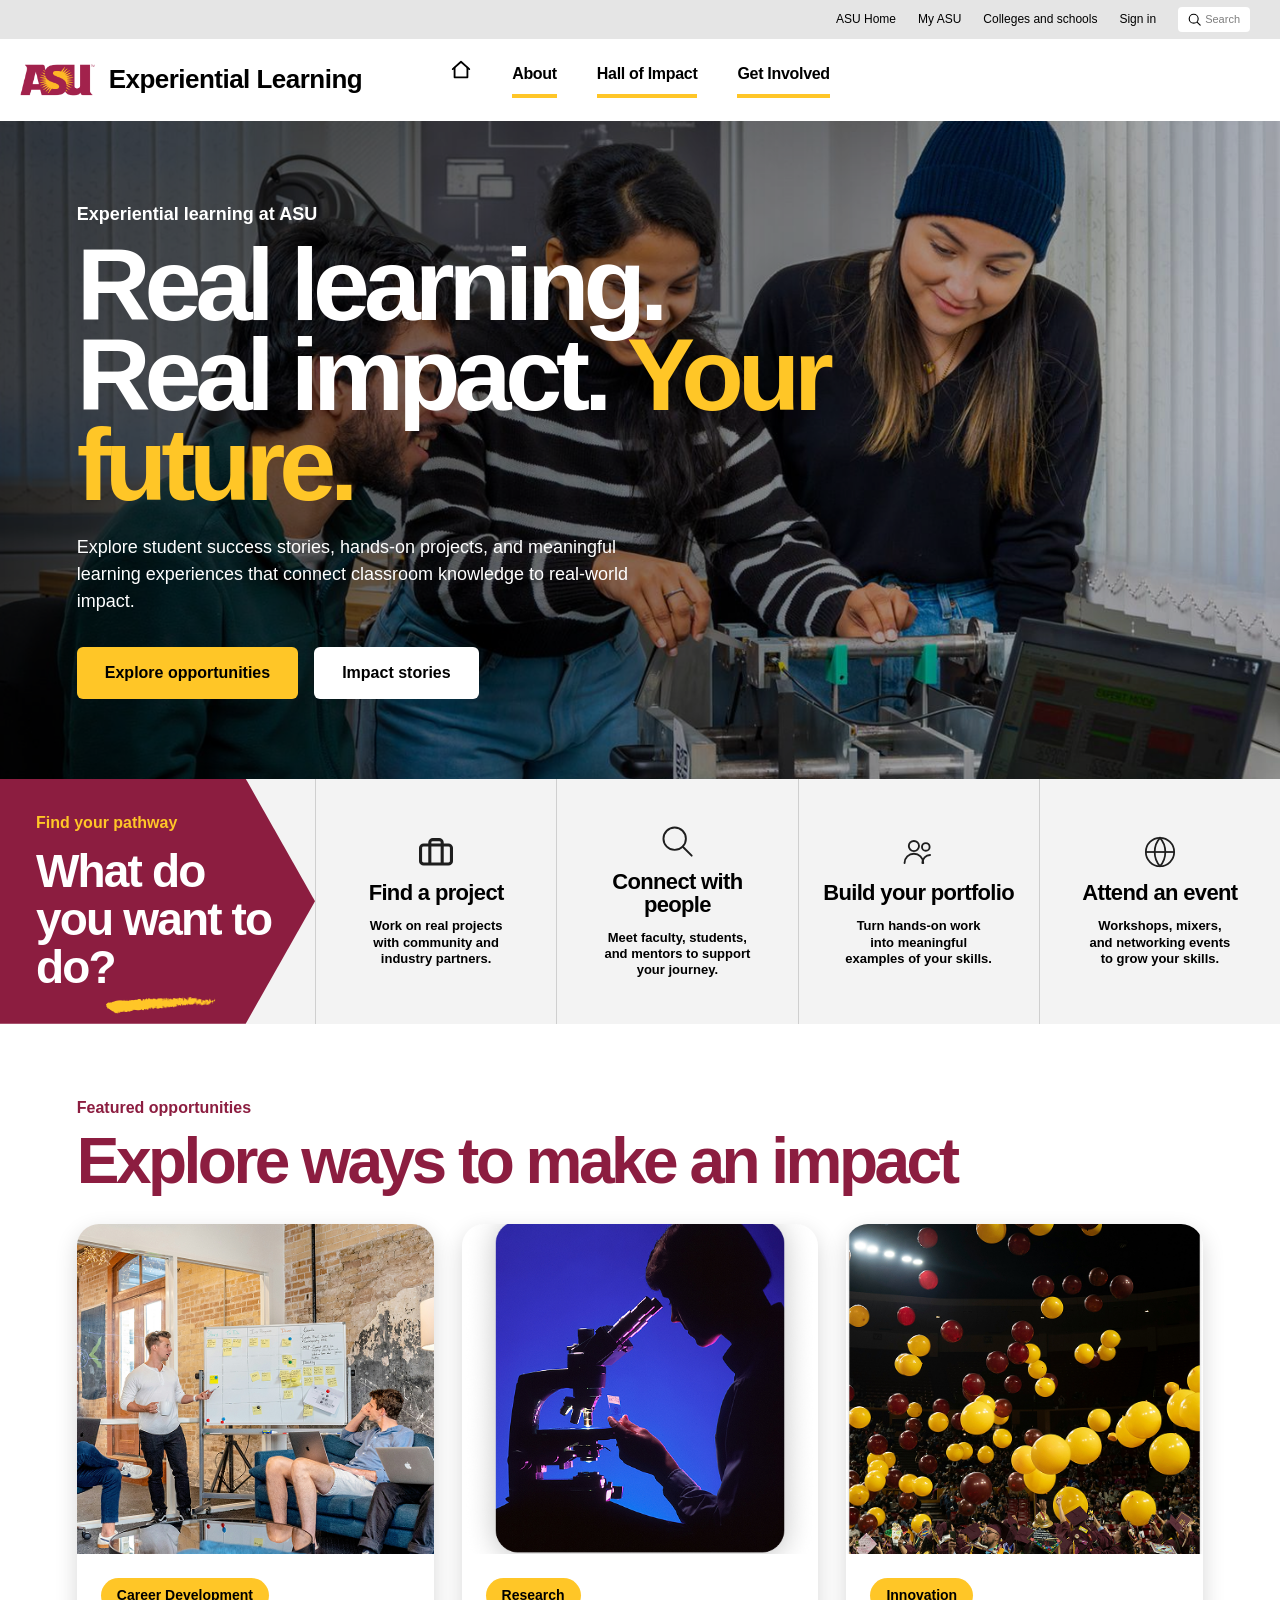
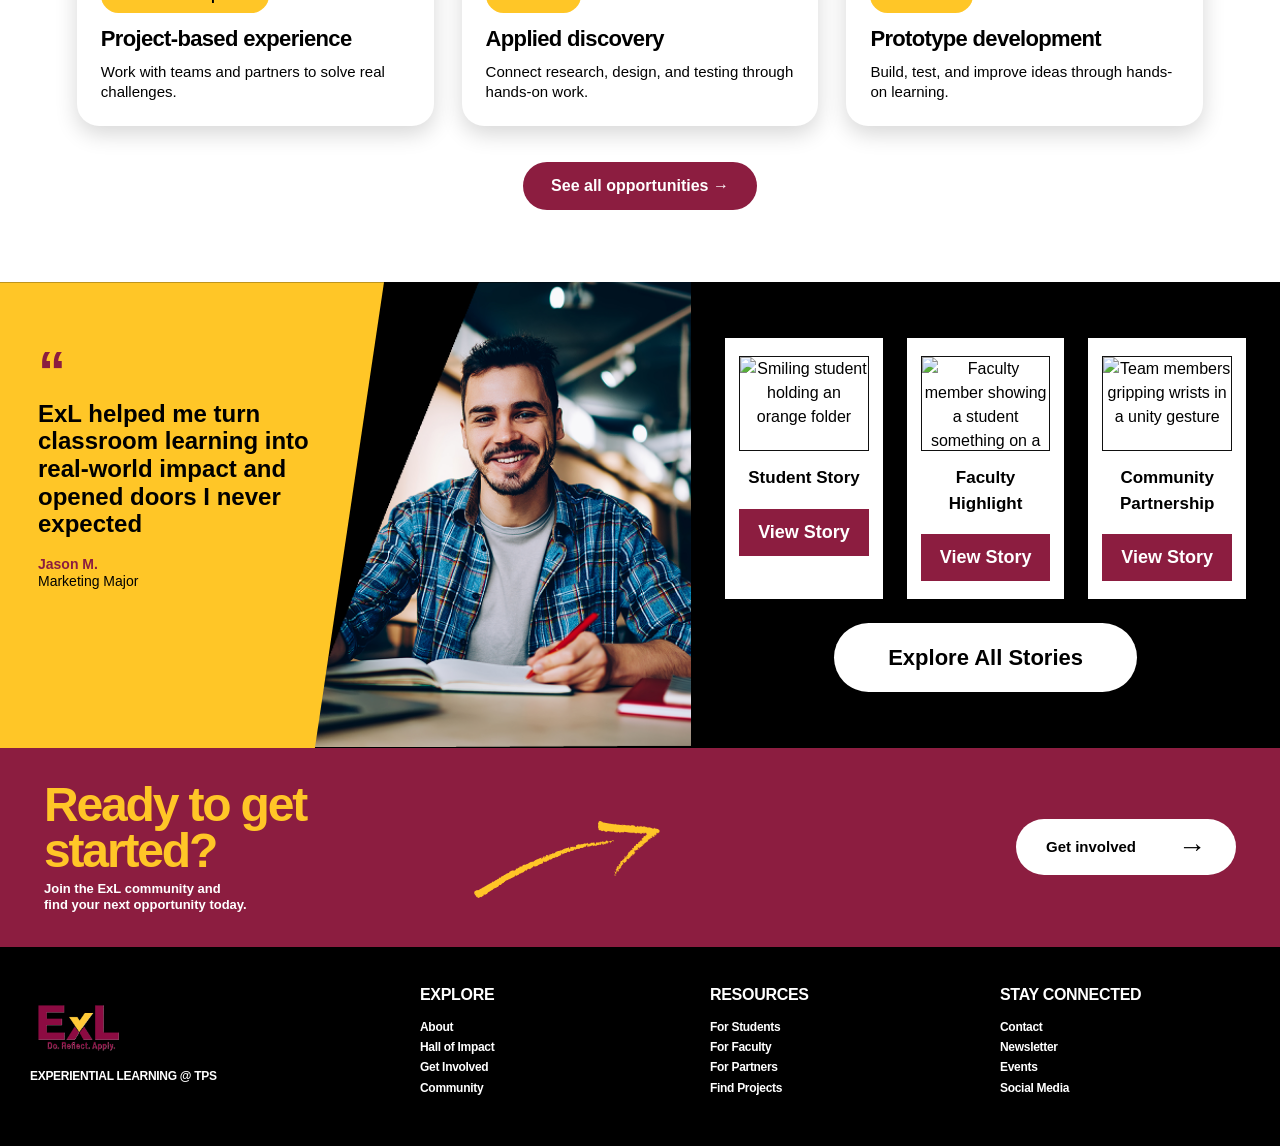
==== commit a007a6d9: "updated story images" ====
--- a/hall-of-impact.html
+++ b/hall-of-impact.html
@@ -208,26 +208,29 @@
 
       <div class="story-cards-area">
         <div class="story-mini-card">
-          <img src="images/story-1.png" alt="">
+          <img src="https://images.unsplash.com/photo-1544717305-2782549b5136?auto=format&fit=crop&w=600&q=80"
+            alt="Smiling student holding an orange folder">
           <h3>Student Story</h3>
           <a href="#">View Story</a>
         </div>
 
         <div class="story-mini-card">
-          <img src="images/story-2.png" alt="">
+           <img src="https://images.unsplash.com/photo-1664382953647-5c6c76dd63b9?auto=format&fit=crop&w=600&q=80"
+            alt="Faculty member showing a student something on a laptop">
           <h3>Faculty Highlight</h3>
           <a href="#">View Story</a>
         </div>
 
         <div class="story-mini-card">
-          <img src="images/story-3.png" alt="">
+          <img src="https://images.unsplash.com/photo-1600880292089-90a7e086ee0c?auto=format&fit=crop&w=600&q=80"
+            alt="Team members gripping wrists in a unity gesture">
           <h3>Community Partnership</h3>
           <a href="#">View Story</a>
         </div>
 
         <a href="#" class="explore-stories-btn">Explore All Stories</a>
       </div>
-    </section>
+  </section>
 
     <section class="hoi-cta">
       <div class="hoi-cta-text">
